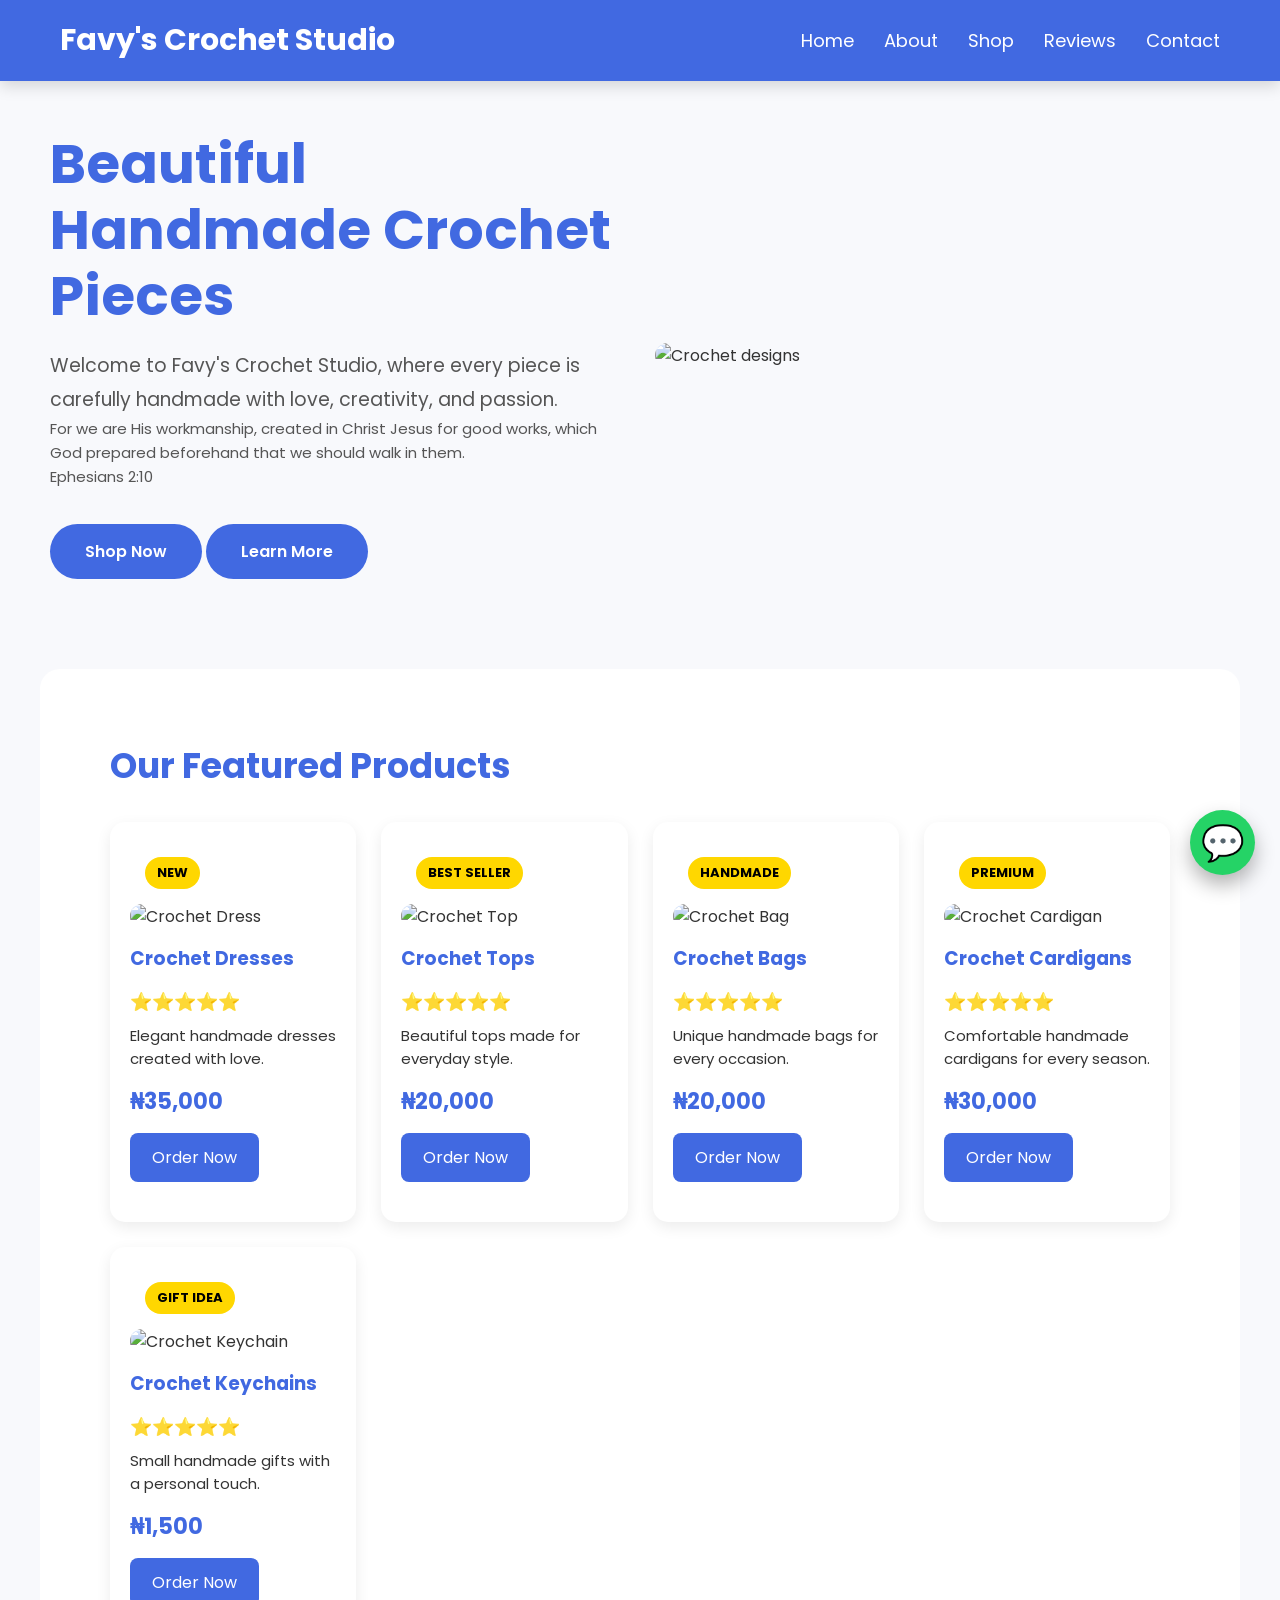
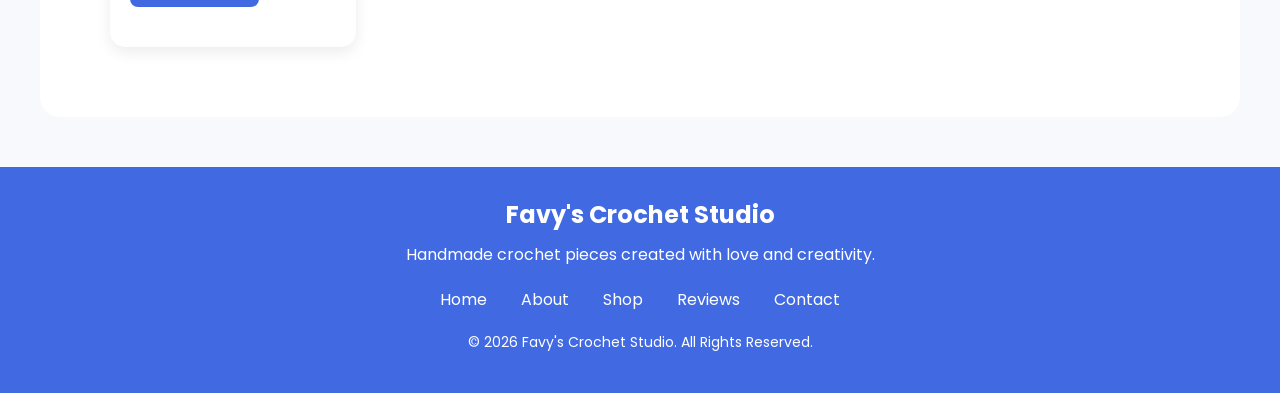
==== index.html @ dcb6aed2 "Initial commit" ====
<!DOCTYPE html>
<html>
    <head>
        <meta charset="UTF-8">

        <meta name="viewport"
        content="width=device-width, initial-scale=1.0">
        <title>Favy's Crochet Studio</title>
        <link rel="preconnect" href="https://fonts.googleapis.com">

        <link rel="preconnect" href="https://fonts.gstatic.com" crossorigin>

        <link href="https://fonts.googleapis.com/css2?family=Poppins:wght@300;400;500;600;700&display=swap" rel="stylesheet">
        <link rel="stylesheet"href="style.css">
        <link rel="stylesheet"href="responsive.css">
    </head>

    <body>
       <nav>
        <div class="logo">
            <h2>Favy's Crochet Studio</h2>
        </div>
        <ul class="nav-links">
            <li><a href="index.html">Home</a></li>
            <li><a href="about.html">About</a></li>
            <li><a href="shop.html">Shop</a></li>
            <li><a href="reviews.html">Reviews</a></li>
            <li><a href="contact.html">Contact</a></li>
        </ul>
    </nav>

    <section class="hero">

    <div class="hero-text">
        <h1>Beautiful Handmade Crochet Pieces</h1>
        <p>
            Welcome to Favy's Crochet Studio, where every piece is carefully
            handmade with love, creativity, and passion.
        </p>
        <p style="font-size: 15px; line-height: 1.6; margin-bottom: 20px;">
            For we are His workmanship, created in Christ Jesus for good works, which God prepared beforehand that we should walk in them.<br>Ephesians 2:10
        </p>
        <a href="shop.html" class="btn">Shop Now</a>
        <a href="about.html" class="btn">Learn More</a>
    </div>
    <div class="hero-image">
        <img src="images/crochet-placeholder.jpg" alt="Crochet designs">
    </div>

</section>
<section class="products">

    <h2>Our Featured Products</h2>

    <div class="product-container">

<div class="product-card">

    <span class="badge">NEW</span>

    <img src="images/dress1.jpg" alt="Crochet Dress">

    <h3>Crochet Dresses</h3>

    <div class="rating">
        ⭐⭐⭐⭐⭐
    </div>

    <p>
        Elegant handmade dresses created with love.
    </p>

    <h4>₦35,000</h4>

    <a href="contact.html" class="order-btn">
        Order Now
    </a>

</div>


        <div class="product-card">
    <span class="badge">BEST SELLER</span>

    <img src="images/top1.jpg" alt="Crochet Top">

    <h3>Crochet Tops</h3>

    <div class="rating">
        ⭐⭐⭐⭐⭐
    </div>

    <p>
        Beautiful tops made for everyday style.
    </p>

    <h4>₦20,000</h4>

    <a href="contact.html" class="order-btn">
        Order Now
    </a>

</div>


        <div class="product-card">
            <span class="badge">HANDMADE</span>
            <img src="images/bag1.jpg" alt="Crochet Bag">
            <h3>Crochet Bags</h3>
        <div class="rating">
             ⭐⭐⭐⭐⭐
        </div>
            <p>Unique handmade bags for every occasion.</p>
        <h4>₦20,000</h4>

        <a href="contact.html" class="order-btn">
            Order Now
        </a>
        </div>

        <div class="product-card">
            <span class="badge">PREMIUM</span>
            <img src="images/cardigan1.jpg" alt="Crochet Cardigan">
            <h3>Crochet Cardigans</h3>
        <div class="rating">
            ⭐⭐⭐⭐⭐
        </div>
            <p>Comfortable handmade cardigans for every season.</p>
            <h4>₦30,000</h4>

        <a href="contact.html" class="order-btn">
            Order Now
         </a>
        </div>

        <div class="product-card">
            <span class="badge">GIFT IDEA</span>
            <img src="images/keychain1.jpg" alt="Crochet Keychain">
            <h3>Crochet Keychains</h3>
            <div class="rating">
                ⭐⭐⭐⭐⭐
            </div>
            <p>Small handmade gifts with a personal touch.</p>
            <h4>₦1,500</h4>
            <a href="contact.html" class="order-btn">
                Order Now
            </a>
        </div>

    </div>

</section>

<footer>

    <div class="footer-content">

        <h2>Favy's Crochet Studio</h2>
        <p>
            Handmade crochet pieces created with love and creativity.
        </p>
        <div class="footer-links">

            <a href="index.html">Home</a>
             <a href="about.html">About</a>
            <a href="shop.html">Shop</a>
            <a href="reviews.html">Reviews</a>
            <a href="contact.html">Contact</a>
            

        </div>
        <p class="copyright">
            © 2026 Favy's Crochet Studio. All Rights Reserved.
        </p>
    </div>
</footer>
<a href="https://wa.me/2347077562845"
   class="whatsapp"
   target="_blank">
    💬
</a>
<button id="topBtn">↑</button>
<script src="script.js"></script>
    </body>
</html>
---- style.css ----
*{
    margin:0;
    padding:0;
    box-sizing:border-box;
}

body{
font-family:Poppins, sans-serif;
background:#f8f9fc;
color:#333;
}

nav{
    background:#4169E1;
    color:white;
    padding:18px 60px;
    display:flex;
    justify-content:space-between;
    align-items:center;
    position:sticky;
    top:0;
    z-index:1000;
    box-shadow:0 5px 15px rgba(0,0,0,.15);
}
.logo h2{
    font-size:30px;
}
.nav-links{
    list-style:none;
    display:flex;
    gap:30px;
}
.nav-links a{
    color:white;
    text-decoration:none;
    font-size:18px;
    transition:0.3s;
}
.nav-links a:hover{
    color:#FFD700;
}
.hero{
    display:flex;
    justify-content:space-between;
    align-items:center;
    padding:50px;
    gap:30px;
}

.hero-text{
    width:50%;
}
.hero-text h1{
    font-size:55px;
    color:#4169E1;
    line-height:1.2;
    margin-bottom:20px;
}
.hero-text p{
    font-size:19px;
    color:#555;
    line-height:1.8;
}
.btn{
    display:inline-block;
    margin-top:15px;
    background:#4169E1;
    color:white;
    padding:15px 35px;
    border-radius:50px;
    text-decoration:none;
    font-weight:600;
    transition:.4s;
}
.btn:hover{
    background:#2748c7;
    transform:translateY(-4px);
}
.hero-image{
    width:50%;
}
.hero-image img{
    width:100%;
    border-radius:15px;
}
.products{
    padding:70px;
    background:white;
    border-radius:20px;
    margin:40px;
}
.products h2{
    color:#4169E1;
    font-size:35px;
    margin-bottom:30px;
}
.product-container{
    display:grid;
    grid-template-columns:repeat(4,1fr);
    gap:25px;
}
.product-card{
    background:white;
    border-radius:15px;
    overflow:hidden;
    box-shadow:0 5px 15px rgba(0,0,0,.08);
    transition:.4s;
    padding:20px;
}
.product-card img{
    width:100%;
    height:300px;
    object-fit:cover;
    border-radius:12px;
}
.product-card h3{
    margin:15px 0;
    color:#4169E1;
}
.product-card p{
    font-size:15px;
    line-height:1.5;
}
.product-card:hover{
    transform:translateY(-10px);
    box-shadow:0 15px 30px rgba(0,0,0,.15);
}
.about{
    display:flex;
    align-items:center;
    justify-content:space-between;
    background-color: cream;
    padding:50px;
    gap:40px;
}
.about-text{
    width:50%;
}
.about-text h2{
    color:#4169E1;
    font-size:35px;
    margin-bottom:20px;
}
.about-text p{
    line-height:1.7;
    margin-bottom:15px;
}
.about-image{
    width:50%;
}
.about-image img{
    width:100%;
    border-radius:15px;
}
.shop{
    padding:50px;
    text-align:center;
}
.shop h1{
    color:#4169E1;
    font-size:40px;
    margin-bottom:30px;
}
.contact{
    padding:50px;
    text-align:center;

}
.contact h1{

    color:#4169E1;
    font-size:40px;
    margin-bottom:20px;

}
.contact p{
    line-height:1.6;
}
.contact-box{

    margin:30px auto;
    padding:25px;
    width:50%;
    border:1px solid #ddd;
    border-radius:10px;
}
form{

    width:50%;
    margin:auto;
    display:flex;
    flex-direction:column;
    gap:15px;
}
form input,
form textarea{
    padding:15px;
    border:1px solid #ccc;
    border-radius:5px;
    font-size:16px;

}
form textarea{
    height:150px;
}
form button{

    background:#4169E1;
    color:white;
    border:none;
    padding:15px;
    cursor:pointer;
    border-radius:5px;
}
form button:hover{
    background:white;
    color:#4169E1;
    border:1px solid #4169E1;
}
.reviews{
    padding:50px;
    text-align:center;
}
.reviews h1{
    color:#4169E1;
    font-size:40px;
    margin-bottom:15px;
}
.review-intro{
    margin-bottom:30px;
}
.review-container{
    display:flex;
    justify-content:center;
    gap:25px;
}
.review-card{
    width:300px;
    padding:25px;
    border:1px solid #ddd;
    border-radius:10px;
    background:white;
}
.review-card h3{
    margin-bottom:15px;
}
.review-card p{
    line-height:1.6;
    margin-bottom:15px;
}
footer{
    background:#4169E1;
    color:white;
    text-align:center;
    padding:30px;
    margin-top:50px;
}
.footer-content h2{
    margin-bottom:10px;
}
.footer-content p{
    margin:10px 0;
}
.footer-links{
    margin:20px 0;
}
.footer-links a{
    color:white;
    text-decoration:none;
    margin:0 15px;
}
.footer-links a:hover{
    text-decoration:underline;
}
.copyright{

    font-size:14px;

}
.badge{

    display:inline-block;

    background:#FFD700;

    color:#000;

    padding:6px 12px;

    border-radius:20px;

    font-size:13px;

    font-weight:bold;

    margin:15px;

}
.rating{

    color:orange;

    font-size:18px;

    margin:10px 0;

}
.product-card h4{

    color:#4169E1;

    font-size:22px;

    margin:15px 0;

}
.order-btn{

    display:inline-block;

    margin-bottom:20px;

    background:#4169E1;

    color:white;

    padding:12px 22px;

    text-decoration:none;

    border-radius:8px;

    transition:.3s;

}
.order-btn:hover{

    background:#3157c8;

    transform:translateY(-2px);

}
.whatsapp{

    position:fixed;

    right:25px;

    bottom:25px;

    width:65px;

    height:65px;

    background:#25D366;

    color:white;

    border-radius:50%;

    display:flex;

    justify-content:center;

    align-items:center;

    font-size:35px;

    text-decoration:none;

    box-shadow:0 10px 20px rgba(0,0,0,.3);

    transition:.3s;

}
.whatsapp:hover{

    transform:scale(1.1);

}
#topBtn{

    position:fixed;

    bottom:100px;

    right:25px;

    display:none;

    width:50px;

    height:50px;

    border:none;

    border-radius:50%;

    background:#4169E1;

    color:white;

    font-size:22px;

    cursor:pointer;

}
---- responsive.css ----
/* ===========================
   TABLETS
=========================== */

@media (max-width: 992px){

    nav{
        flex-direction:column;
        gap:20px;
    }

    .hero{
        flex-direction:column;
        text-align:center;
    }

    .hero-text,
    .hero-image{
        width:100%;
    }

    .about{
        flex-direction:column;
        text-align:center;
    }

    .about-text,
    .about-image{
        width:100%;
    }

    .product-container{
        grid-template-columns:repeat(2,1fr);
    }

    .review-container{
        flex-wrap:wrap;
    }

    .review-card{
        width:45%;
    }

    form,
    .contact-box{
        width:80%;
    }

}


/* ===========================
   PHONES
=========================== */

@media (max-width:768px){

    nav ul{
        flex-direction:column;
        align-items:center;
        gap:15px;
    }

    .hero{
        padding:30px;
    }

    .hero h1{
        font-size:32px;
    }

    .hero p{
        font-size:16px;
    }

    .products,
    .about,
    .contact,
    .reviews,
    .shop{
        padding:30px 20px;
    }

    .product-container{
        grid-template-columns:1fr;
    }

    .review-card{
        width:100%;
    }

    form,
    .contact-box{
        width:100%;
    }

}


/* ===========================
   SMALL PHONES
=========================== */

@media (max-width:480px){

    nav h2{
        font-size:22px;
    }

    .hero h1{
        font-size:28px;
    }

    .products h2,
    .about h2,
    .shop h1,
    .reviews h1,
    .contact h1{
        font-size:28px;
    }

    .btn{
        display:inline-block;
        width:100%;
    }

}
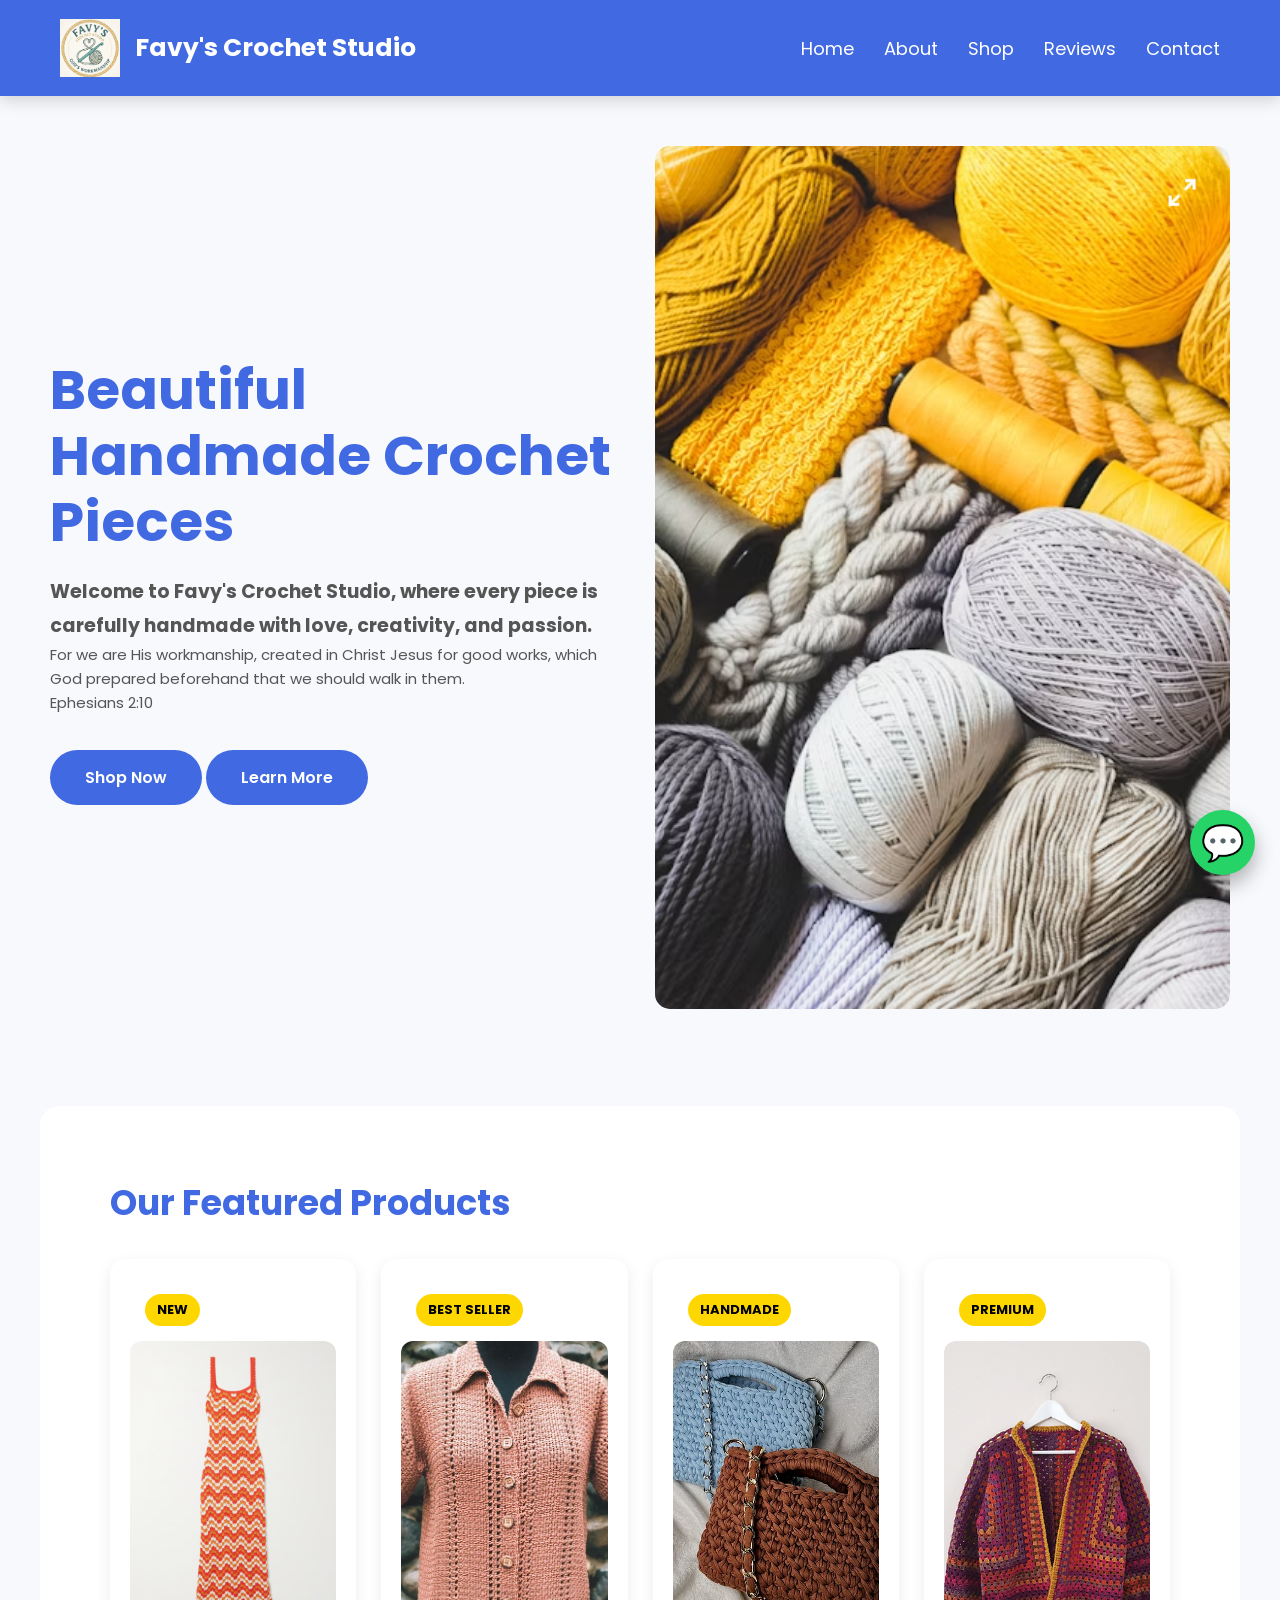
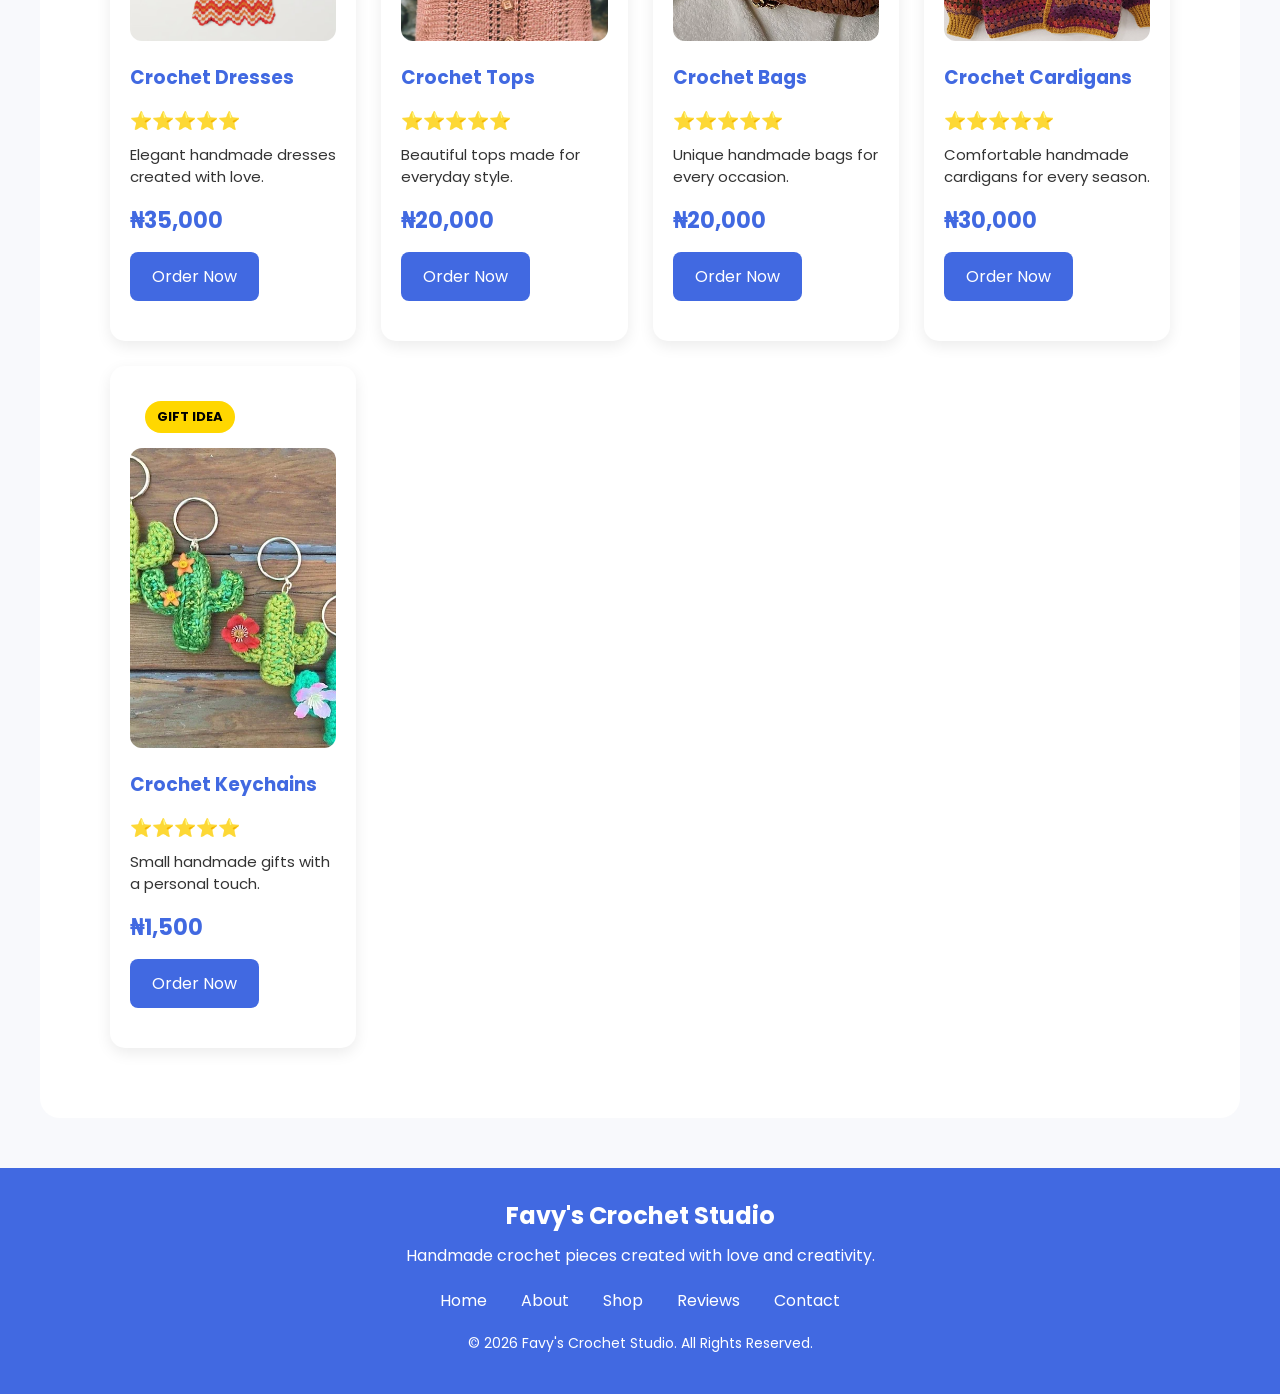
==== commit e8e638a5: "Make website responsive" ====
--- a/index.html
+++ b/index.html
@@ -18,6 +18,8 @@
     <body>
        <nav>
         <div class="logo">
+
+        <img src="images/logo.png" alt="Favy's Crochet Studio Logo">
             <h2>Favy's Crochet Studio</h2>
         </div>
         <ul class="nav-links">
@@ -34,8 +36,8 @@
     <div class="hero-text">
         <h1>Beautiful Handmade Crochet Pieces</h1>
         <p>
-            Welcome to Favy's Crochet Studio, where every piece is carefully
-            handmade with love, creativity, and passion.
+            <b>Welcome to Favy's Crochet Studio, where every piece is carefully
+            handmade with love, creativity, and passion.</b>
         </p>
         <p style="font-size: 15px; line-height: 1.6; margin-bottom: 20px;">
             For we are His workmanship, created in Christ Jesus for good works, which God prepared beforehand that we should walk in them.<br>Ephesians 2:10
--- a/style.css
+++ b/style.css
@@ -24,6 +24,22 @@
 }
 .logo h2{
     font-size:30px;
+}
+.logo{
+    display:flex;
+    align-items:center;
+    gap:15px;
+}
+.logo img{
+    width:60px;
+    height:60px;
+    object-fit:contain;
+}
+.logo h2{
+
+    color:white;
+    font-size:25px;
+
 }
 .nav-links{
     list-style:none;
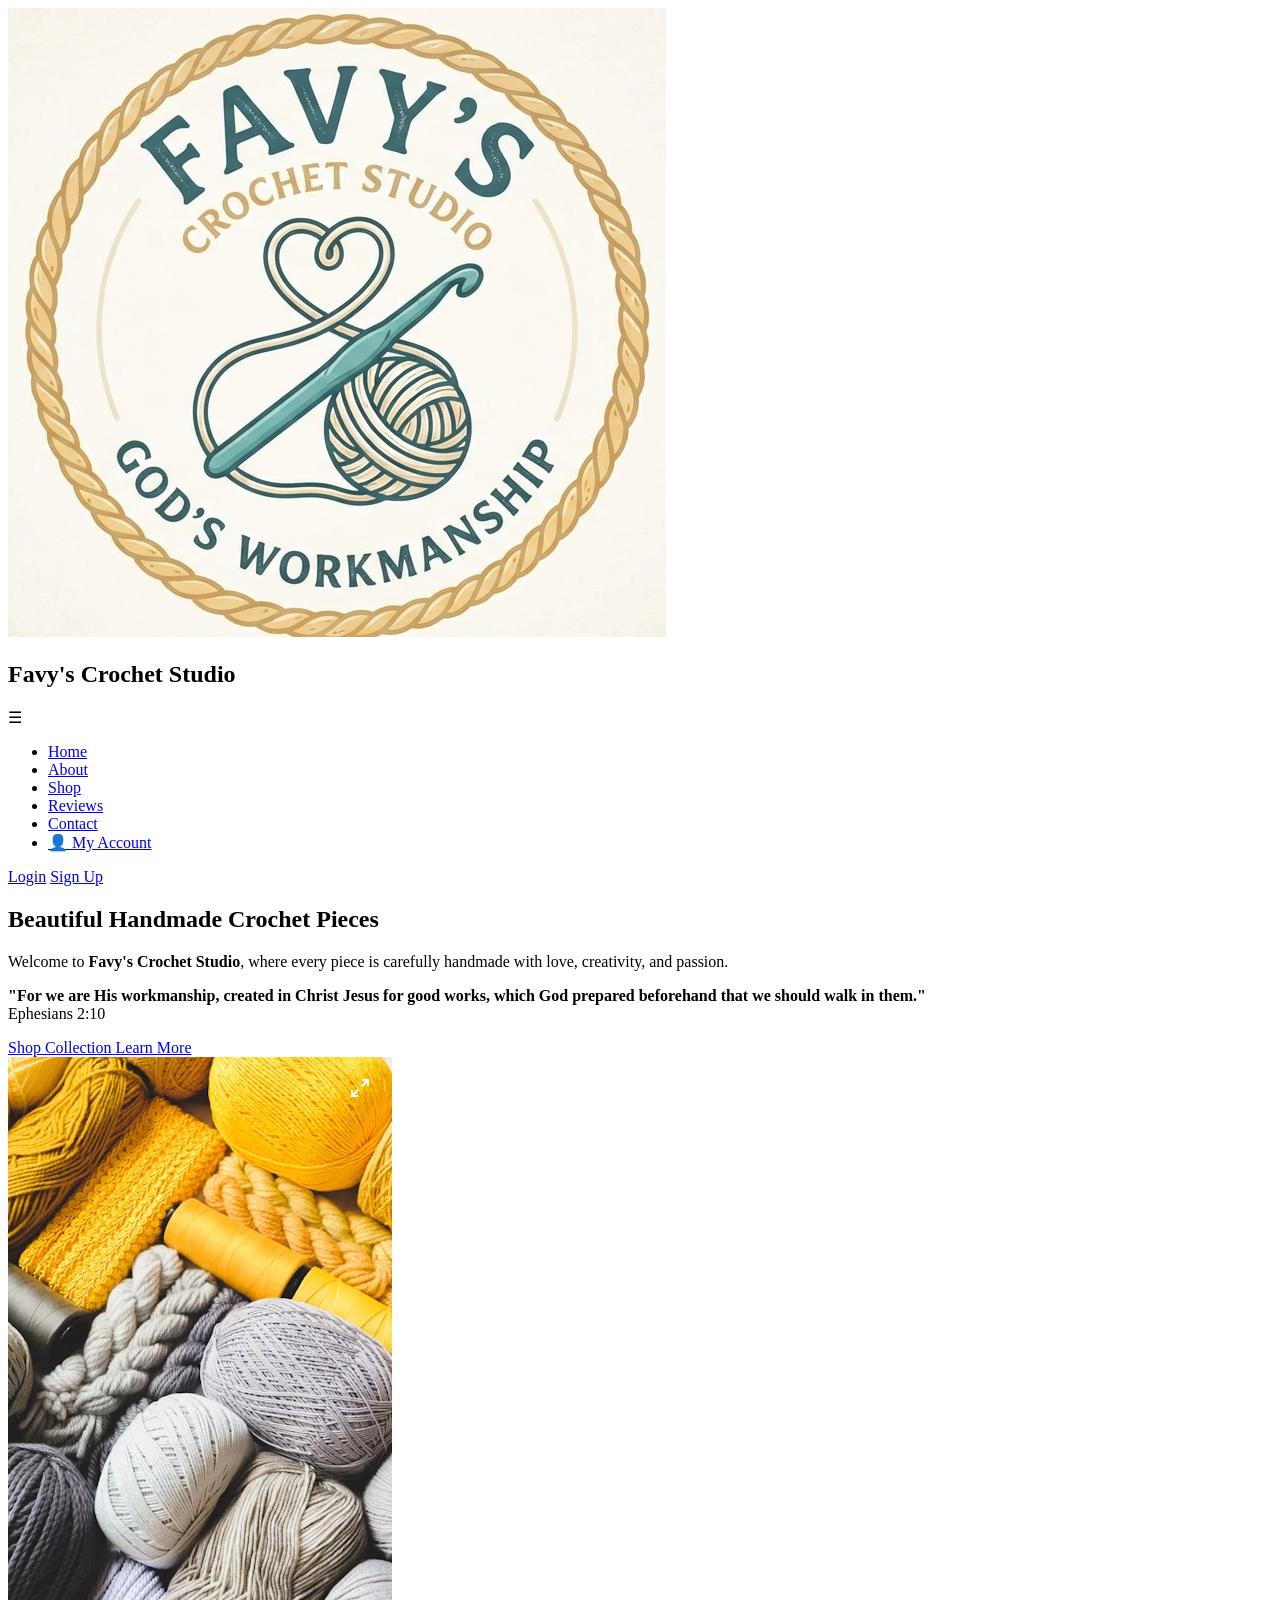
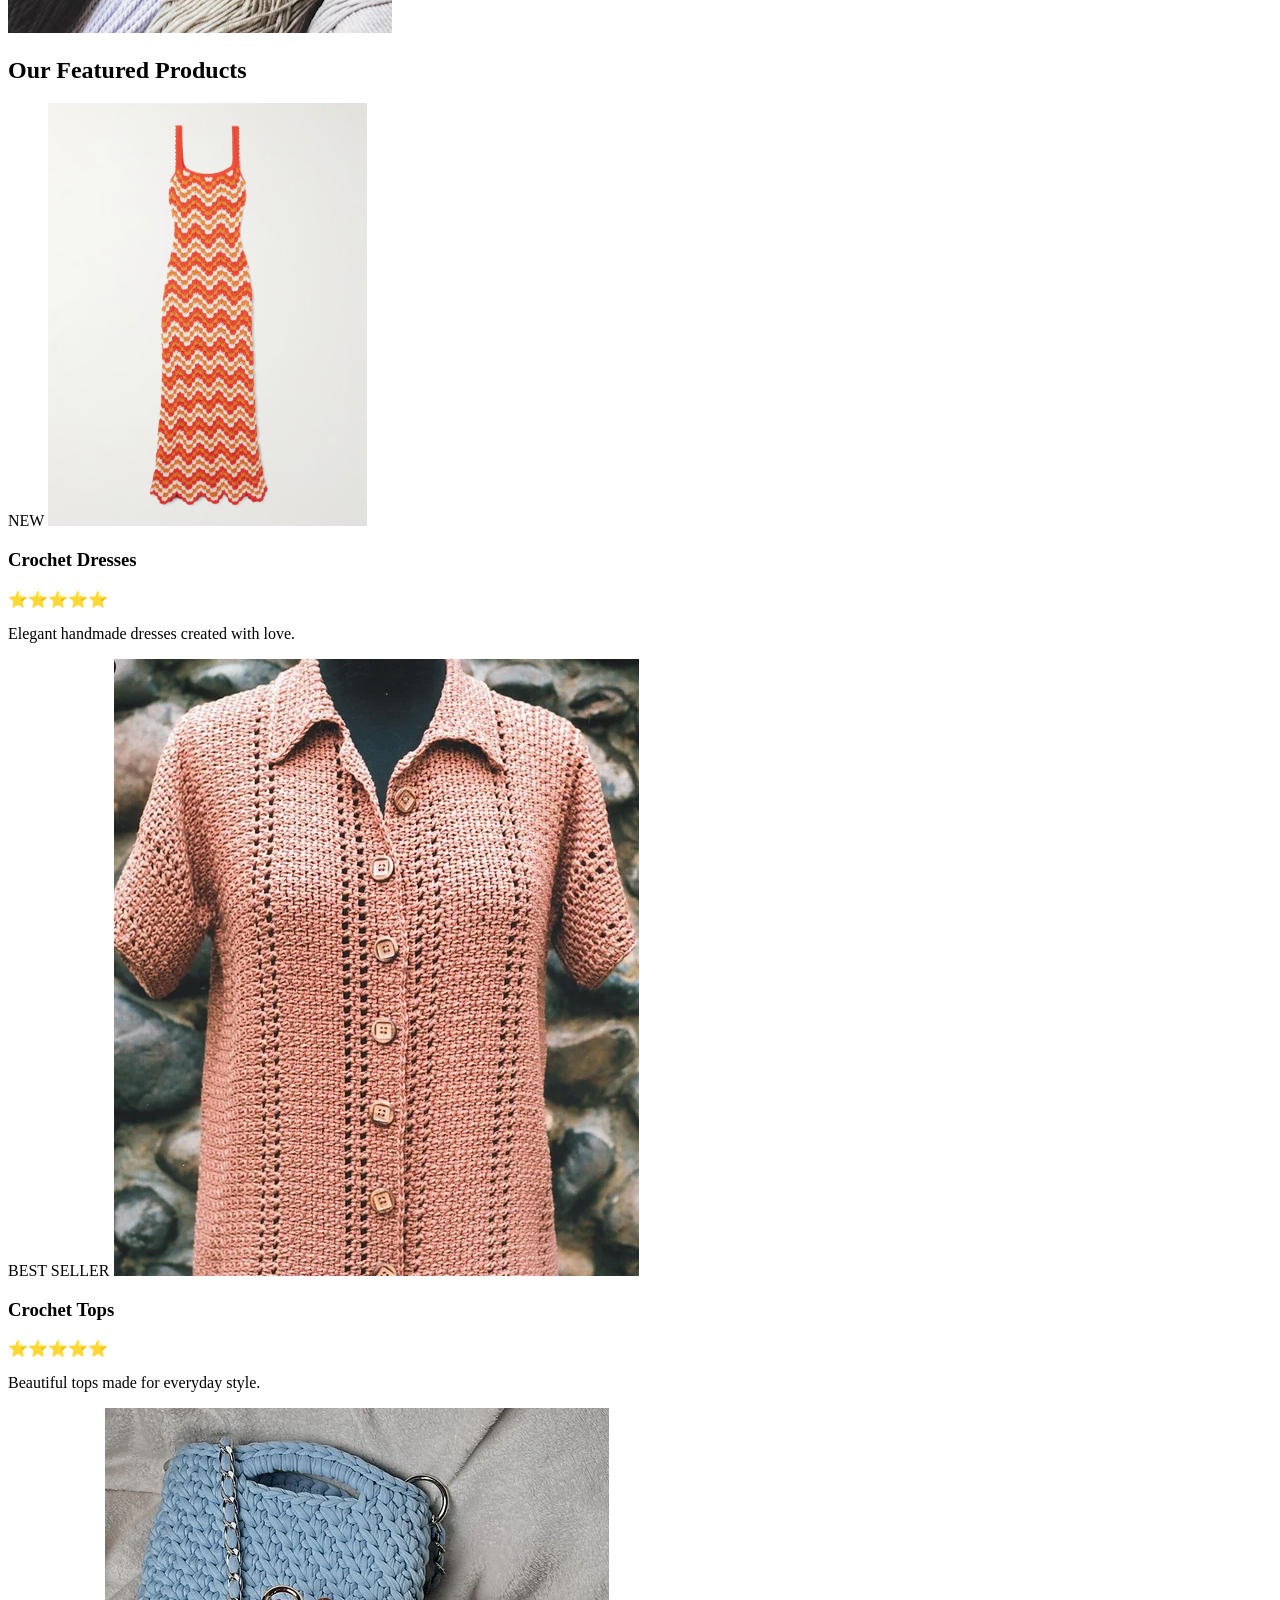
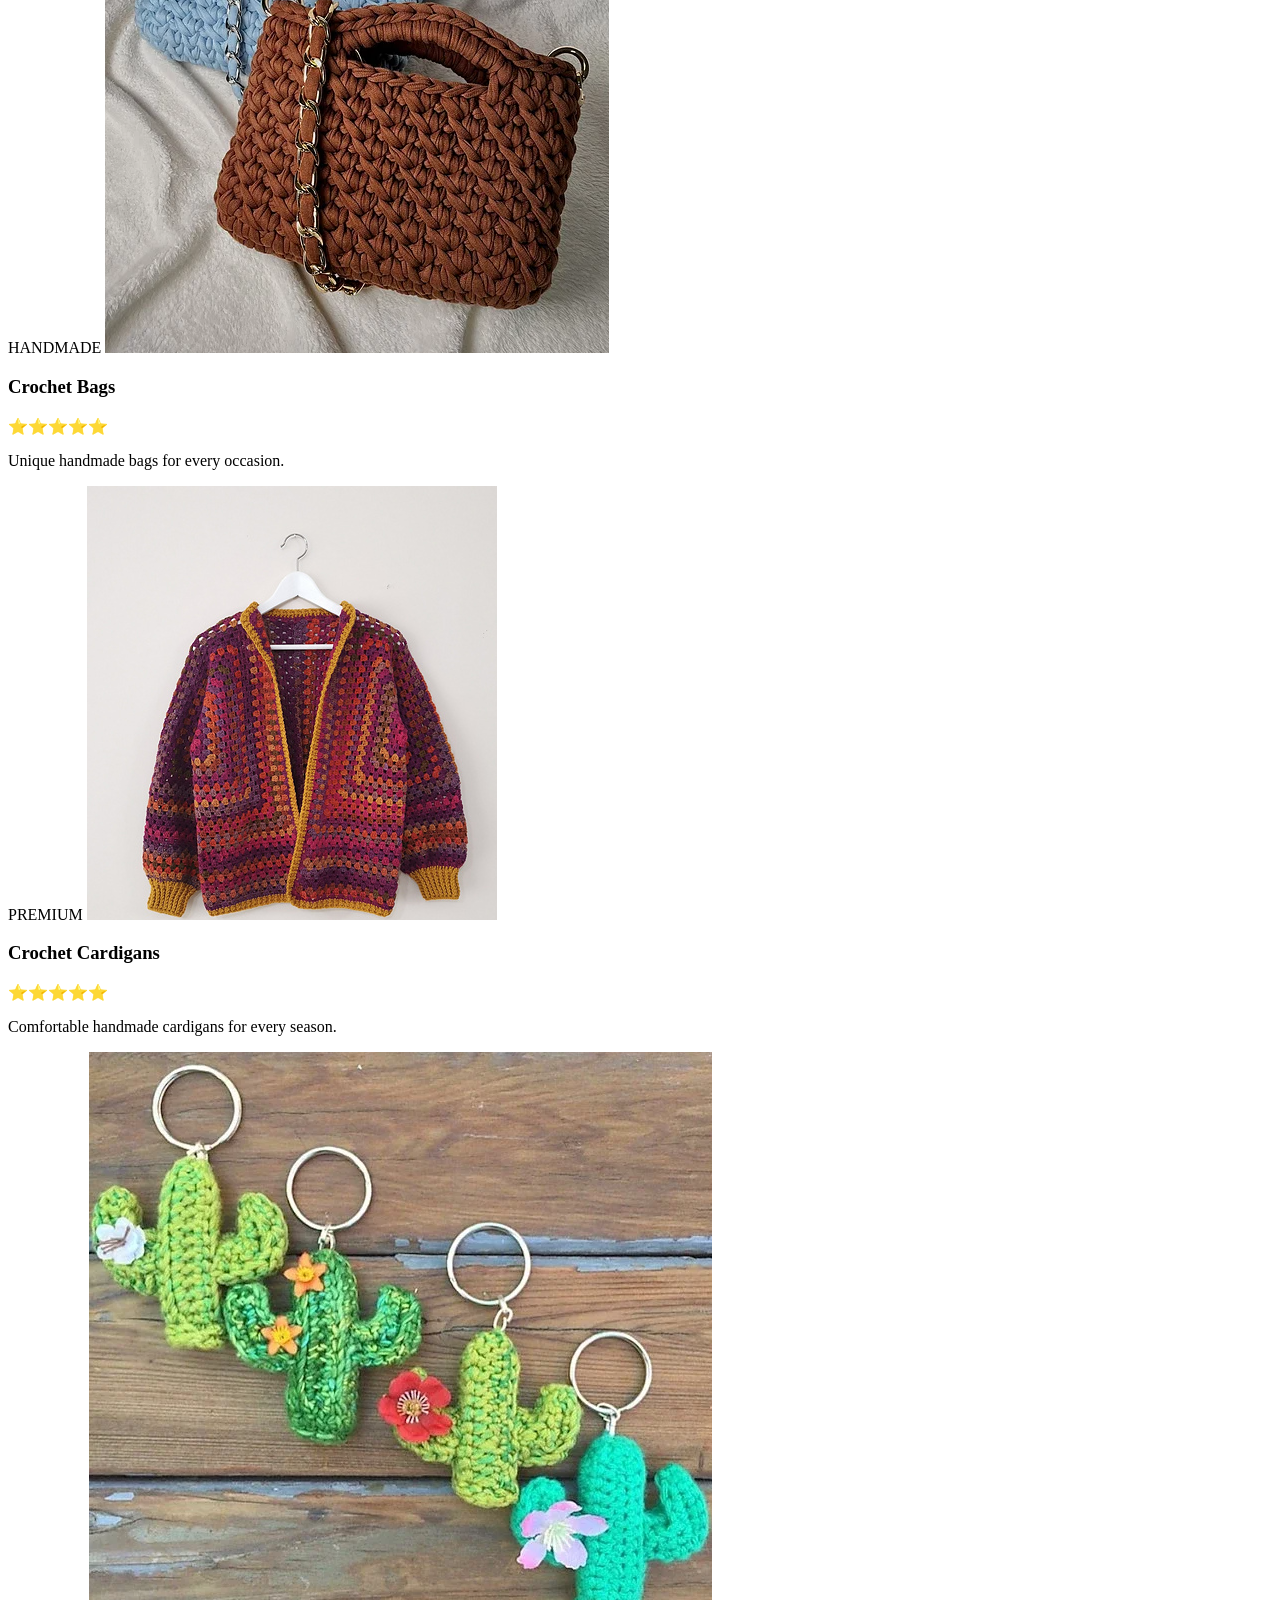
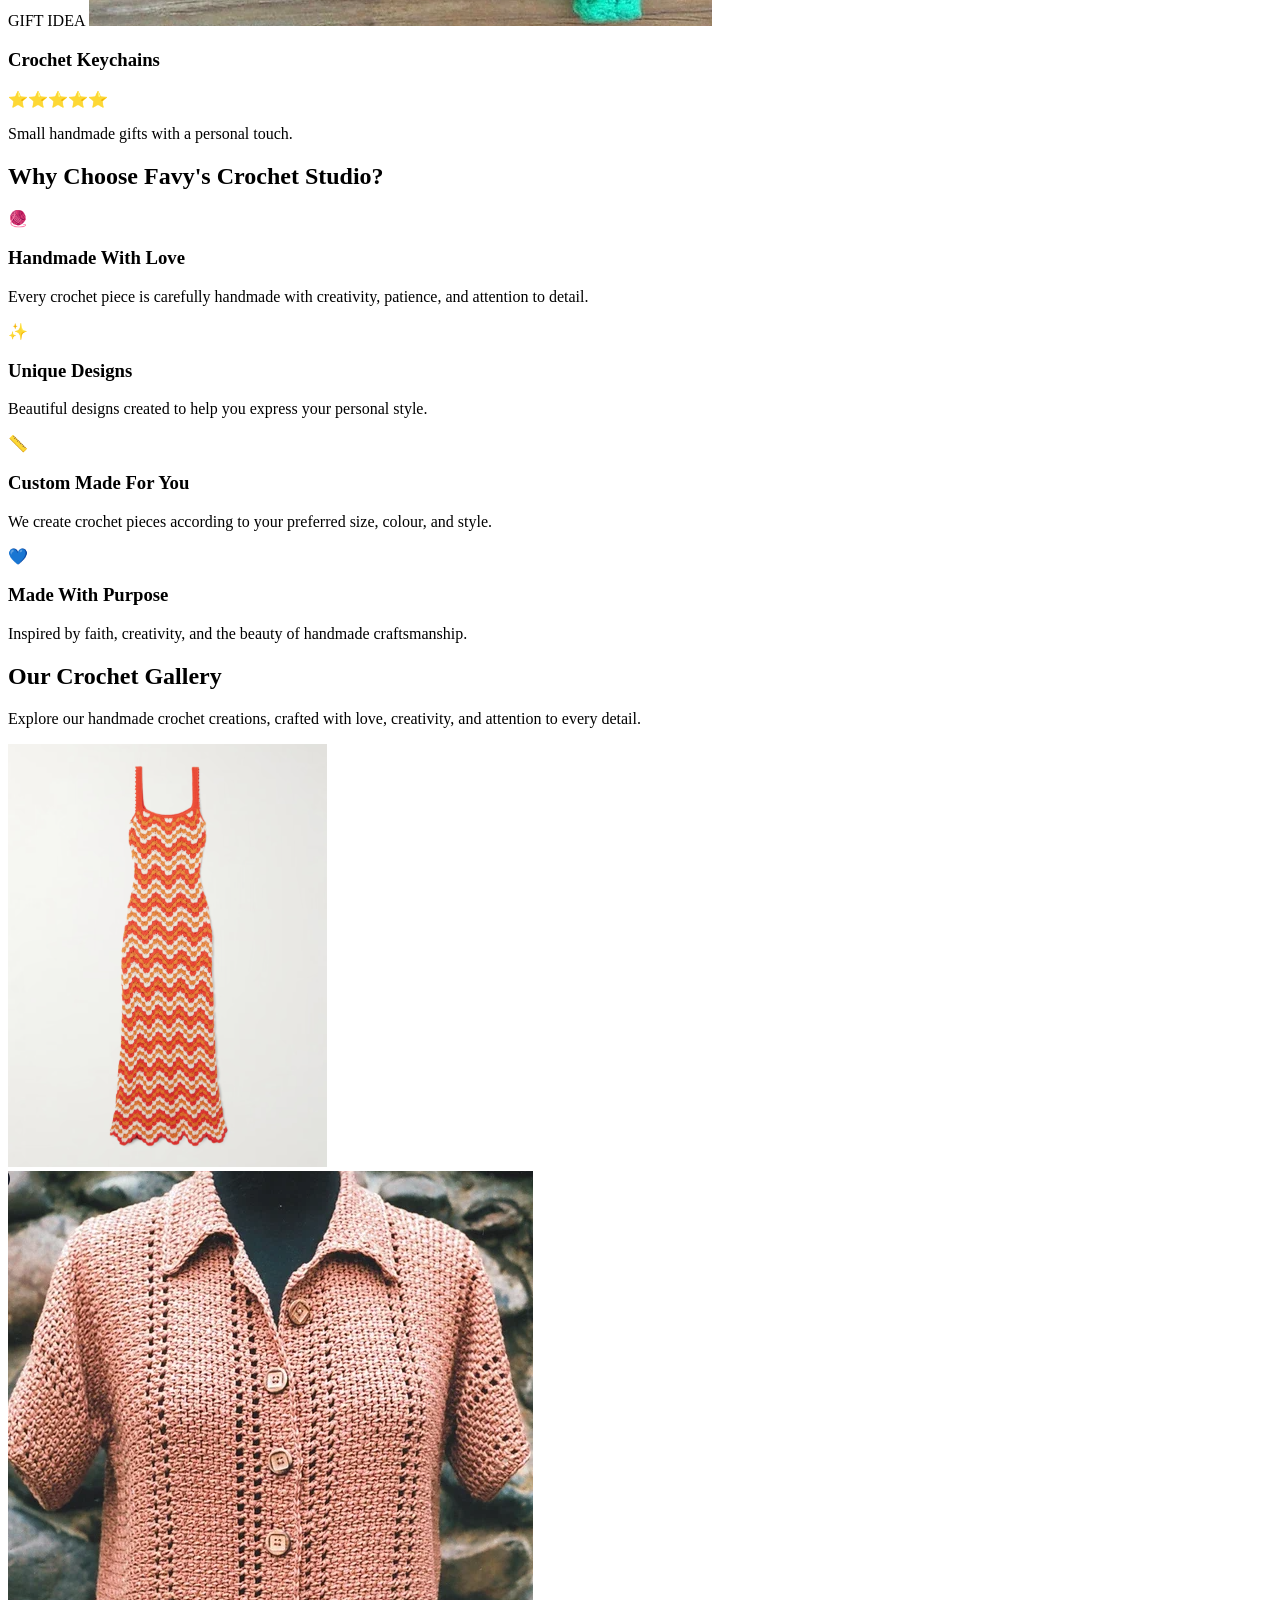
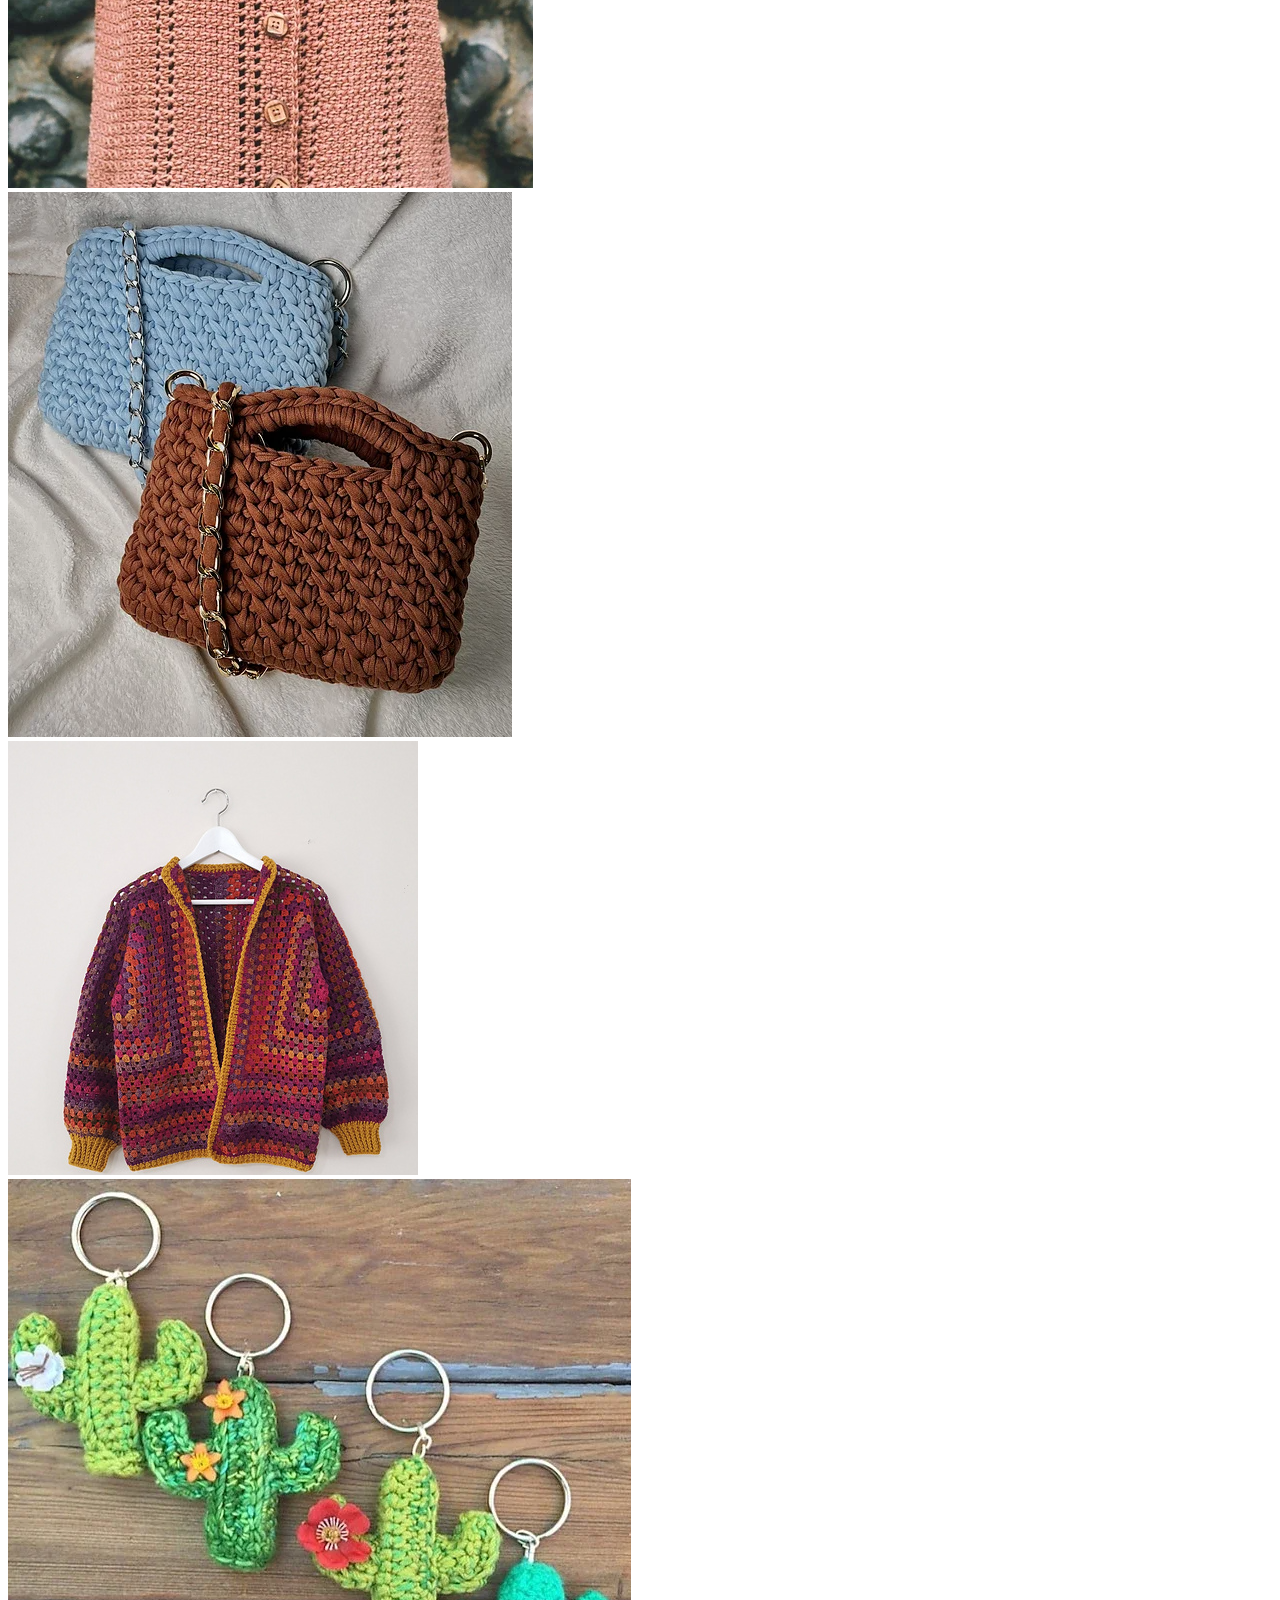
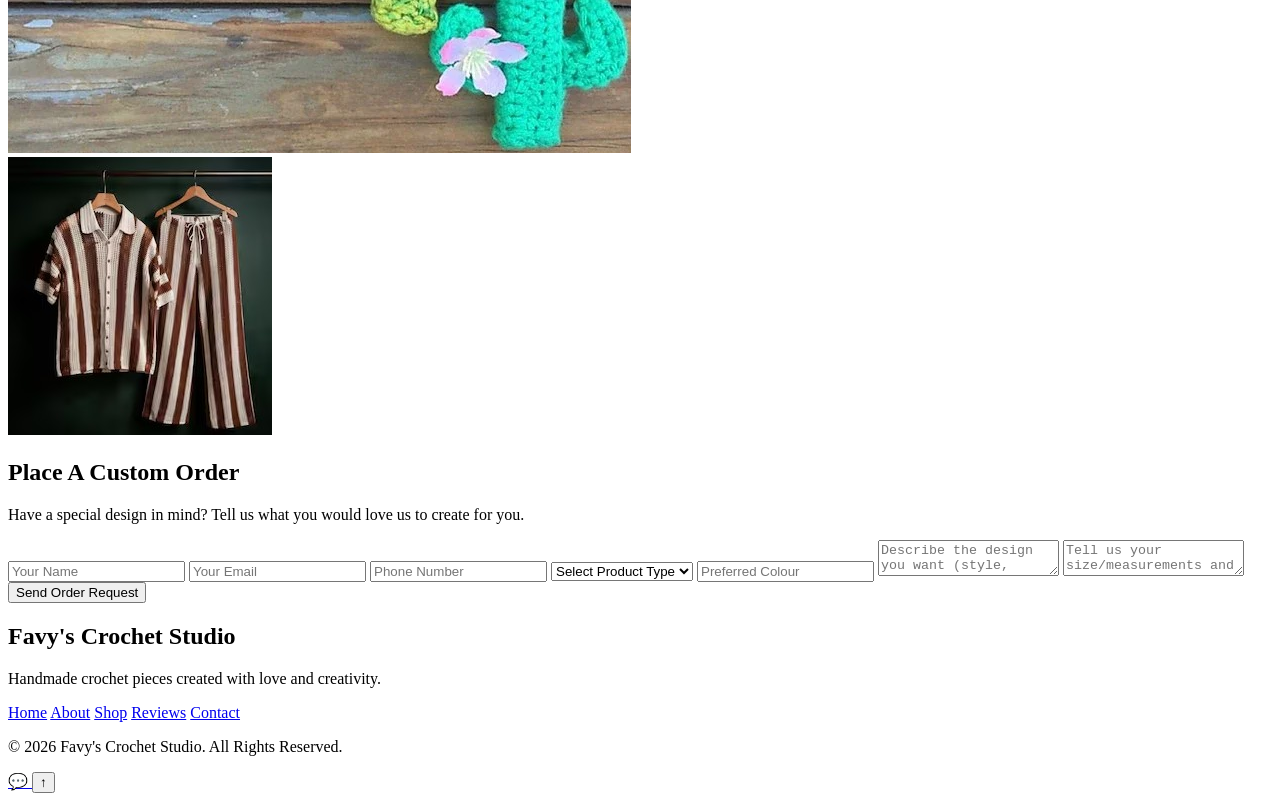
==== commit 7bb52921: "Added Firestore user profile storage" ====
--- a/index.html
+++ b/index.html
@@ -11,8 +11,8 @@
         <link rel="preconnect" href="https://fonts.gstatic.com" crossorigin>
 
         <link href="https://fonts.googleapis.com/css2?family=Poppins:wght@300;400;500;600;700&display=swap" rel="stylesheet">
-        <link rel="stylesheet"href="style.css">
-        <link rel="stylesheet"href="responsive.css">
+        <link rel="stylesheet" href="css/style.css">
+        <link rel="stylesheet" href="css/responsive.css">
     </head>
 
     <body>
@@ -22,34 +22,70 @@
         <img src="images/logo.png" alt="Favy's Crochet Studio Logo">
             <h2>Favy's Crochet Studio</h2>
         </div>
-        <ul class="nav-links">
+     <div class="menu-toggle" id="menu-toggle">
+
+        ☰
+
+    </div>
+
+        <ul class="nav-links" id="nav-links">
             <li><a href="index.html">Home</a></li>
             <li><a href="about.html">About</a></li>
             <li><a href="shop.html">Shop</a></li>
             <li><a href="reviews.html">Reviews</a></li>
             <li><a href="contact.html">Contact</a></li>
+            <li><a href="account.html">👤 My Account</a></li>
         </ul>
+
+        <div class="user-menu" id="user-menu">
+
+    <a href="login.html" id="login-link">Login</a>
+
+    <a href="signup.html" id="signup-link">Sign Up</a>
+
+    <a href="account.html" id="account-link" style="display:none;">
+        My Account
+    </a>
+
+    <a href="#" id="logout-link" style="display:none;">
+        Logout
+    </a>
+
+</div>
     </nav>
 
-    <section class="hero">
+<section class="hero">
 
     <div class="hero-text">
-        <h1>Beautiful Handmade Crochet Pieces</h1>
-        <p>
-            <b>Welcome to Favy's Crochet Studio, where every piece is carefully
-            handmade with love, creativity, and passion.</b>
+        <h1>
+            Beautiful Handmade Crochet Pieces
+        </h1>
+        <p class="welcome-text">
+            Welcome to <b>Favy's Crochet Studio</b>,
+            where every piece is carefully handmade
+            with love, creativity, and passion.
         </p>
-        <p style="font-size: 15px; line-height: 1.6; margin-bottom: 20px;">
-            For we are His workmanship, created in Christ Jesus for good works, which God prepared beforehand that we should walk in them.<br>Ephesians 2:10
+        <p class="faith-message">
+            <b>"For we are His workmanship, created in Christ Jesus
+            for good works, which God prepared beforehand that we
+            should walk in them."</b>
+            <br>
+            <span>Ephesians 2:10</span>
         </p>
-        <a href="shop.html" class="btn">Shop Now</a>
-        <a href="about.html" class="btn">Learn More</a>
-    </div>
-    <div class="hero-image">
-        <img src="images/crochet-placeholder.jpg" alt="Crochet designs">
-    </div>
-
-</section>
+        <div class="hero-buttons">
+            <a href="shop.html" class="btn">
+                Shop Collection
+            </a>
+            <a href="about.html" class="btn-outline">
+                Learn More
+            </a>
+        </div>
+    </div>
+<div class="hero-image">
+    <img src="images/crochet-placeholder.jpg" alt="Crochet designs">
+</div>
+</section>
+
 <section class="products">
 
     <h2>Our Featured Products</h2>
@@ -72,12 +108,6 @@
         Elegant handmade dresses created with love.
     </p>
 
-    <h4>₦35,000</h4>
-
-    <a href="contact.html" class="order-btn">
-        Order Now
-    </a>
-
 </div>
 
 
@@ -95,12 +125,6 @@
     <p>
         Beautiful tops made for everyday style.
     </p>
-
-    <h4>₦20,000</h4>
-
-    <a href="contact.html" class="order-btn">
-        Order Now
-    </a>
 
 </div>
 
@@ -113,11 +137,7 @@
              ⭐⭐⭐⭐⭐
         </div>
             <p>Unique handmade bags for every occasion.</p>
-        <h4>₦20,000</h4>
-
-        <a href="contact.html" class="order-btn">
-            Order Now
-        </a>
+
         </div>
 
         <div class="product-card">
@@ -128,11 +148,6 @@
             ⭐⭐⭐⭐⭐
         </div>
             <p>Comfortable handmade cardigans for every season.</p>
-            <h4>₦30,000</h4>
-
-        <a href="contact.html" class="order-btn">
-            Order Now
-         </a>
         </div>
 
         <div class="product-card">
@@ -143,16 +158,121 @@
                 ⭐⭐⭐⭐⭐
             </div>
             <p>Small handmade gifts with a personal touch.</p>
-            <h4>₦1,500</h4>
-            <a href="contact.html" class="order-btn">
-                Order Now
-            </a>
-        </div>
-
-    </div>
-
-</section>
-
+        </div>
+
+    </div>
+
+</section>
+
+<section class="why-us">
+    <h2>Why Choose Favy's Crochet Studio?</h2>
+    <div class="why-container">
+        <div class="why-card">
+            <div class="icon">
+                🧶
+            </div>
+            <h3>Handmade With Love</h3>
+            <p>
+                Every crochet piece is carefully handmade
+                with creativity, patience, and attention
+                to detail.
+            </p>
+        </div>
+        <div class="why-card">
+            <div class="icon">
+                ✨
+            </div>
+            <h3>Unique Designs</h3>
+            <p>
+                Beautiful designs created to help you
+                express your personal style.
+            </p>
+        </div>
+        <div class="why-card">
+            <div class="icon">
+                📏
+            </div>
+            <h3>Custom Made For You</h3>
+            <p>
+                We create crochet pieces according to
+                your preferred size, colour, and style.
+            </p>
+        </div>
+        <div class="why-card">
+            <div class="icon">
+                💙
+            </div>
+            <h3>Made With Purpose</h3>
+            <p>
+                Inspired by faith, creativity, and the
+                beauty of handmade craftsmanship.
+            </p>
+        </div>
+    </div>
+</section>
+
+<section class="gallery">
+    <h2>Our Crochet Gallery</h2>
+    <p class="gallery-text">
+        Explore our handmade crochet creations,
+        crafted with love, creativity, and attention
+        to every detail.
+    </p>
+    <div class="gallery-container">
+        <div class="gallery-item">
+            <img src="images/dress1.jpg" alt="Crochet Dress">
+        </div>
+        <div class="gallery-item">
+            <img src="images/top1.jpg" alt="Crochet Top">
+        </div>
+        <div class="gallery-item">
+            <img src="images/bag1.jpg" alt="Crochet Bag">
+        </div>
+        <div class="gallery-item">
+            <img src="images/cardigan1.jpg" alt="Crochet Cardigan">
+        </div>
+        <div class="gallery-item">
+            <img src="images/keychain1.jpg" alt="Crochet Keychain">
+        </div>
+        <div class="gallery-item">
+            <img src="images/set1.jpg" alt="Crochet Set">
+        </div>
+    </div>
+</section>
+
+<section class="custom-order">
+    <h2>Place A Custom Order</h2>
+    <p>
+        Have a special design in mind?
+        Tell us what you would love us to create for you.
+    </p>
+    <form 
+    class="order-form"
+    action="https://formspree.io/f/xrengygw"
+    method="POST">
+        <input type="text" name="name" placeholder="Your Name" required>
+        <input type="email" name="email" placeholder="Your Email" required>
+        <input type="tel" name="phone" placeholder="Phone Number" required>
+        <select name="product-type">
+            <option>Select Product Type</option>
+            <option>Crochet Dress</option>
+            <option>Crochet Top</option>
+            <option>Crochet Bag</option>
+            <option>Cardigan</option>
+            <option>Accessories</option>
+            <option>Other</option>
+
+        </select>
+
+
+        <input type="text"  name="colour" placeholder="Preferred Colour">
+        <textarea name="design-details" placeholder="Describe the design you want (style, pattern, length, sleeves, special details, etc.)"></textarea>
+        <textarea name="size-details" placeholder="Tell us your size/measurements and any other details"></textarea>
+        <button type="submit">
+            Send Order Request
+        </button>
+    </form>
+</section>
 <footer>
 
     <div class="footer-content">
@@ -182,6 +302,7 @@
     💬
 </a>
 <button id="topBtn">↑</button>
-<script src="script.js"></script>
+<script src="js/script.js"></script>
+<script type="module" src="js/nav-auth.js"></script>
     </body>
 </html>
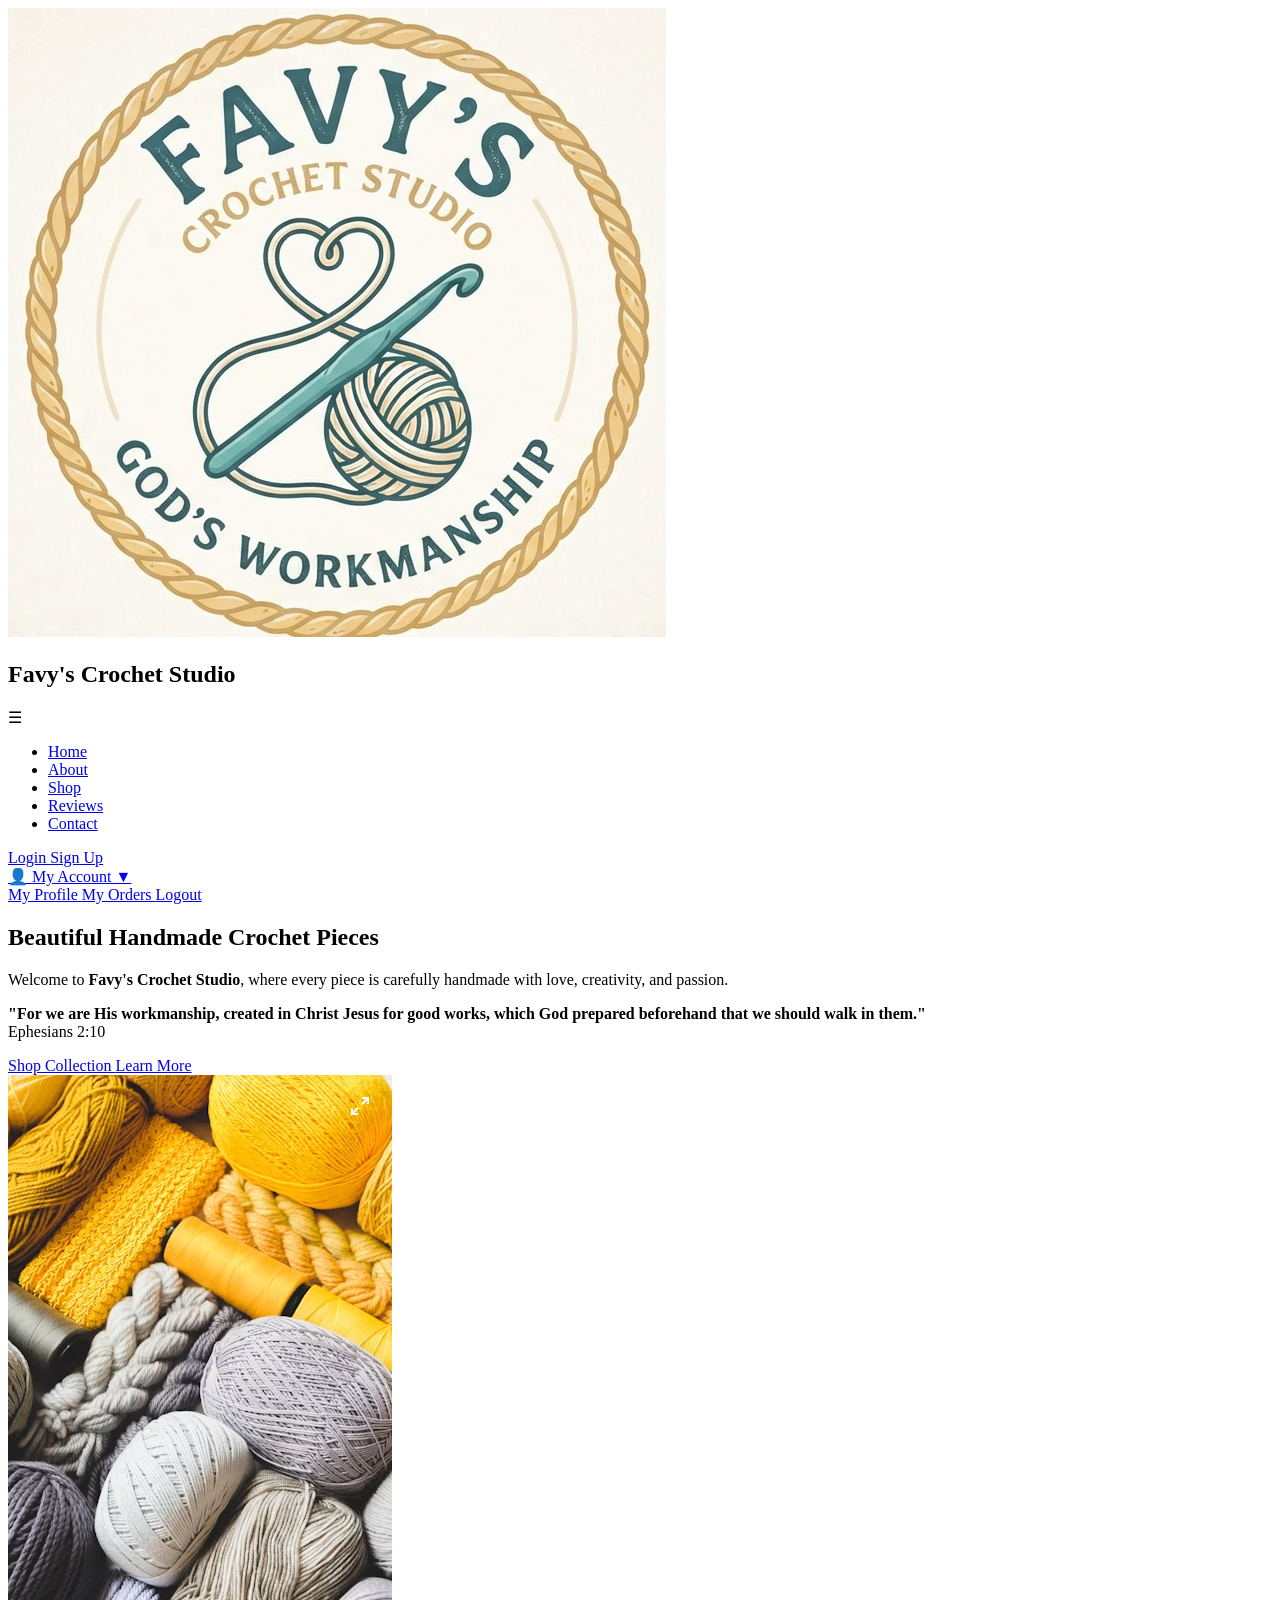
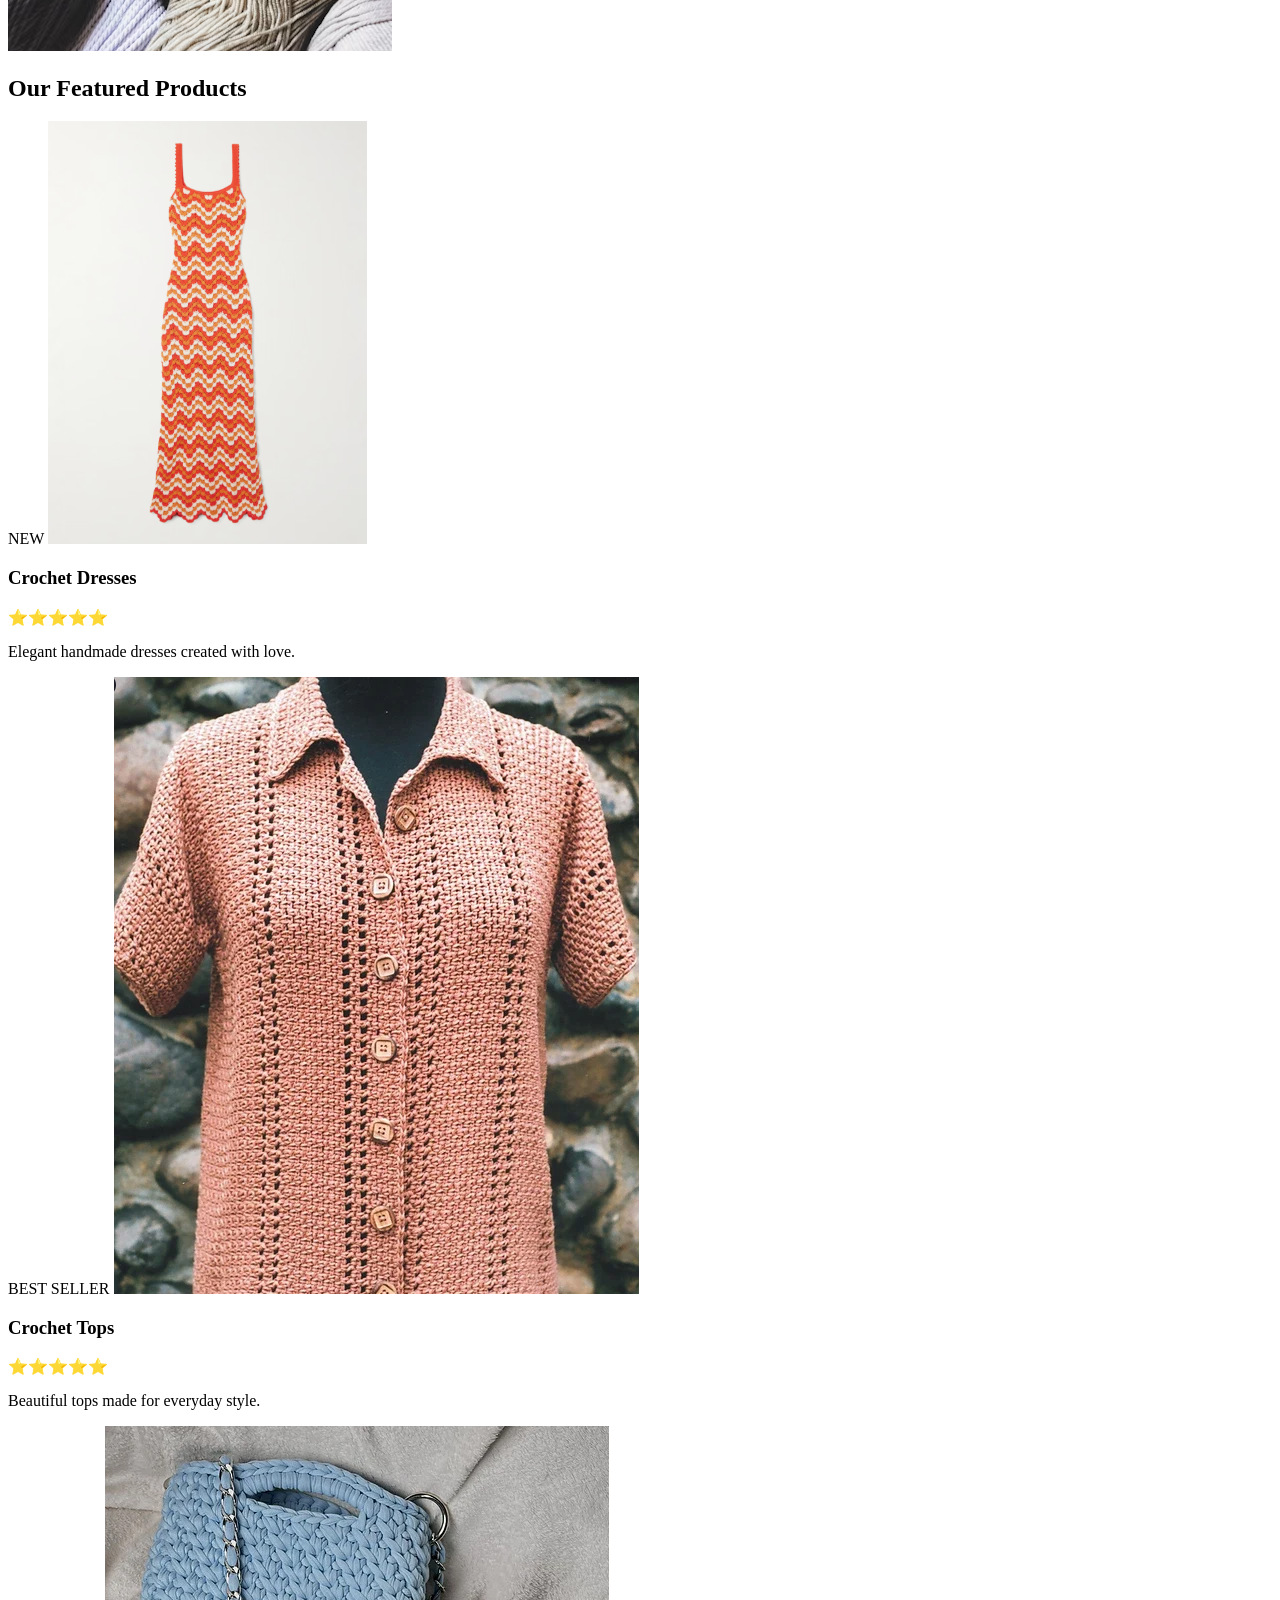
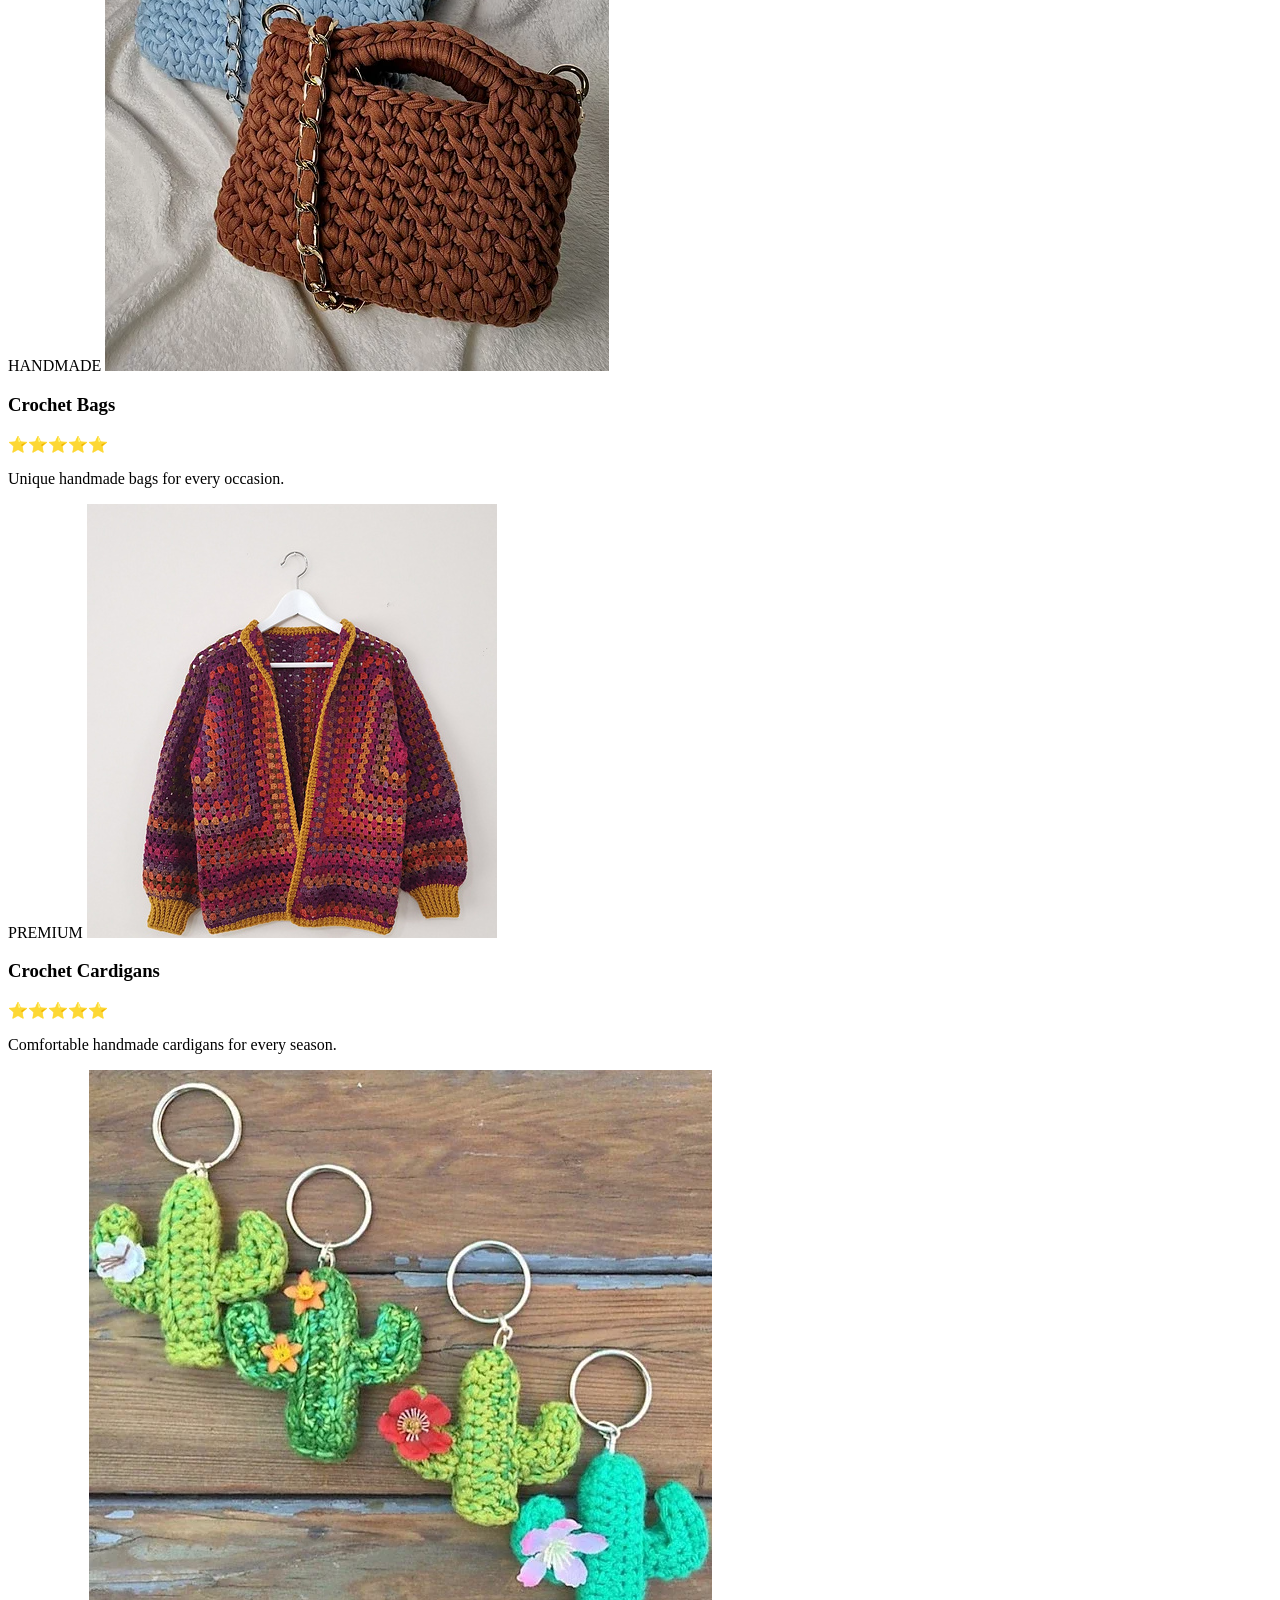
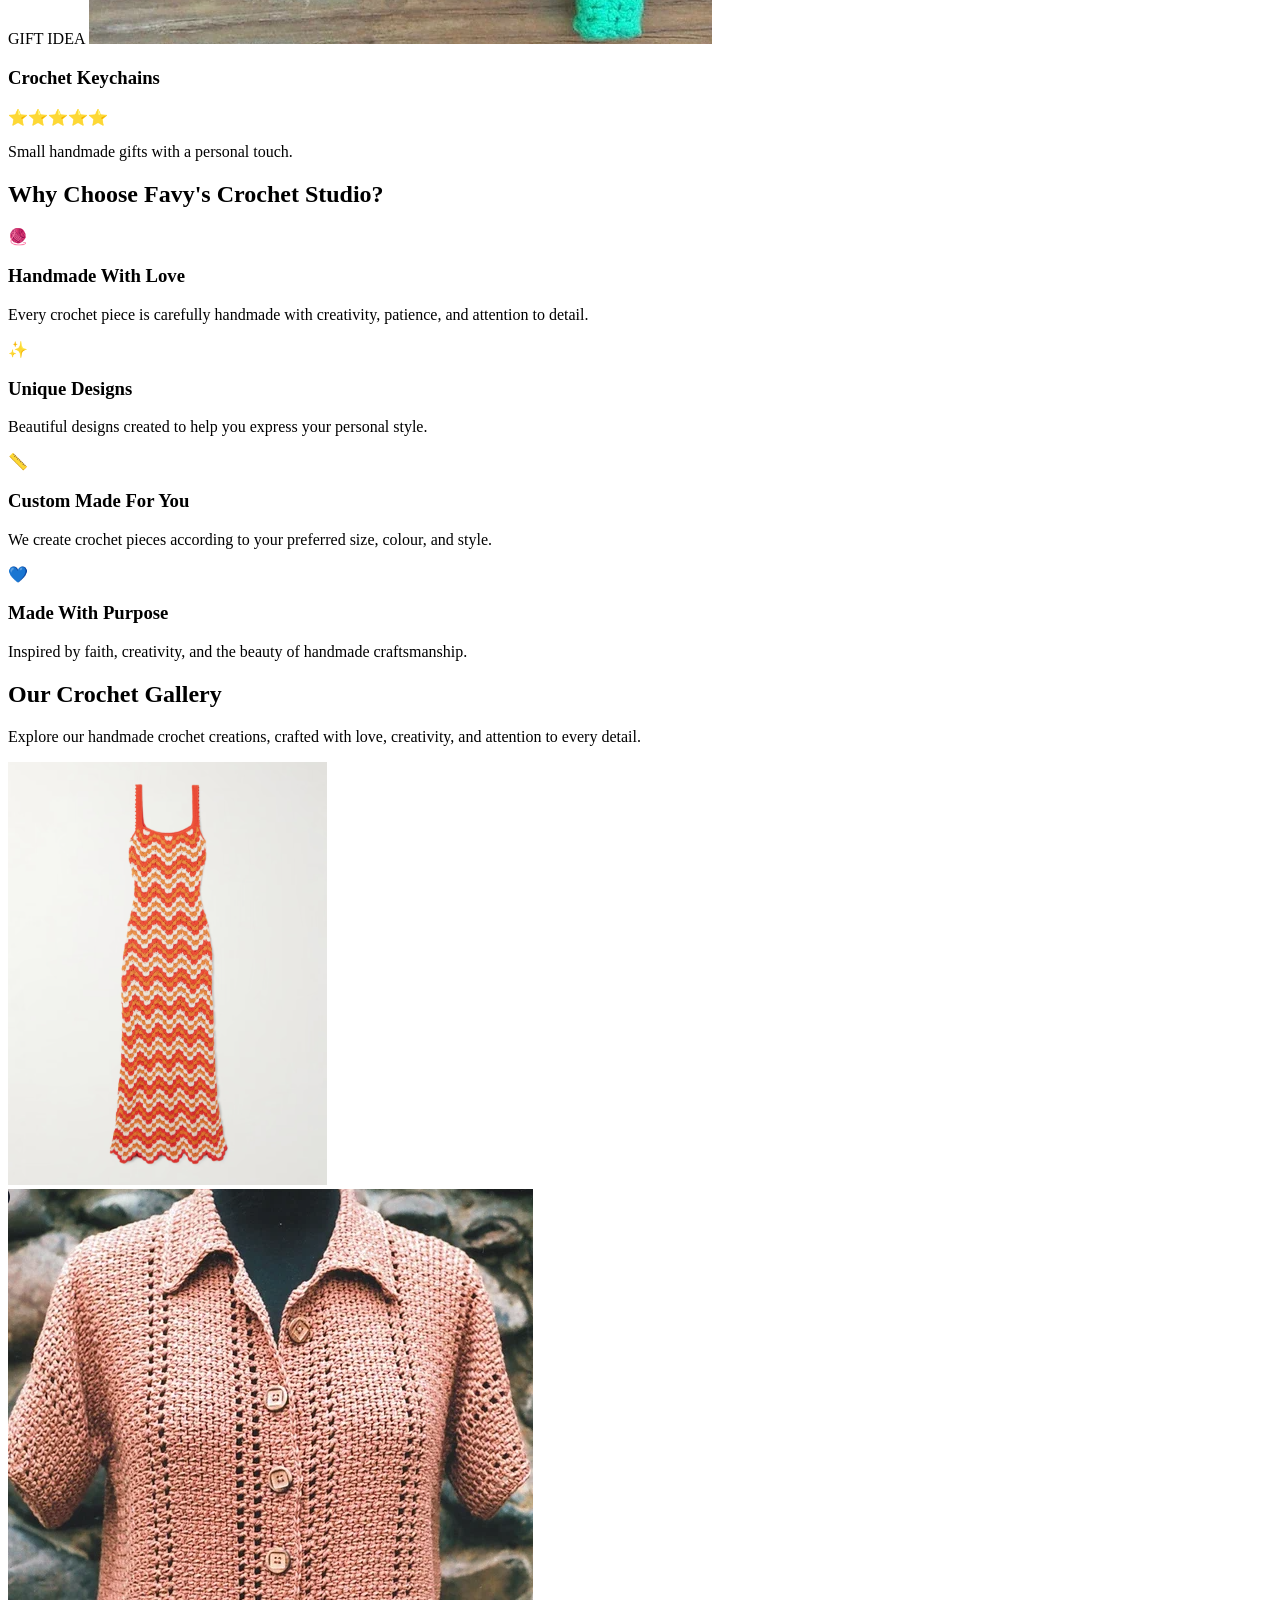
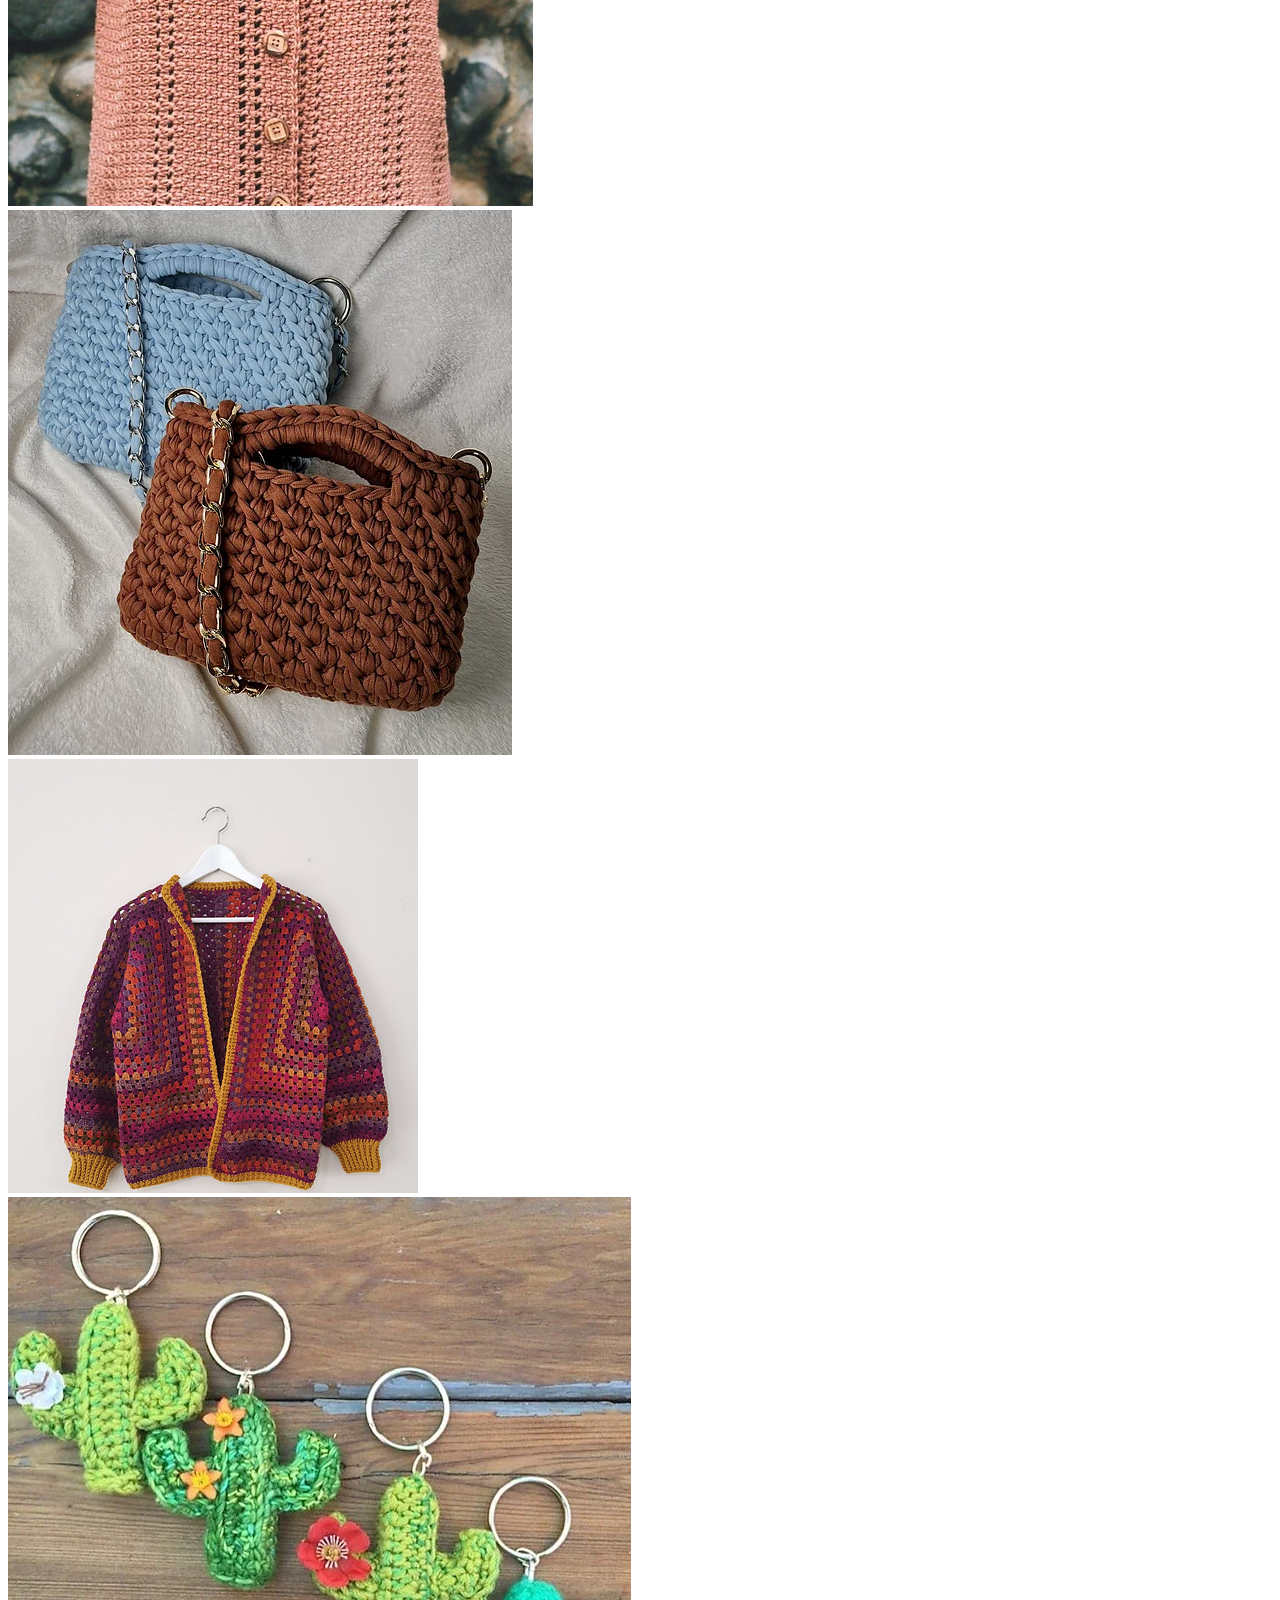
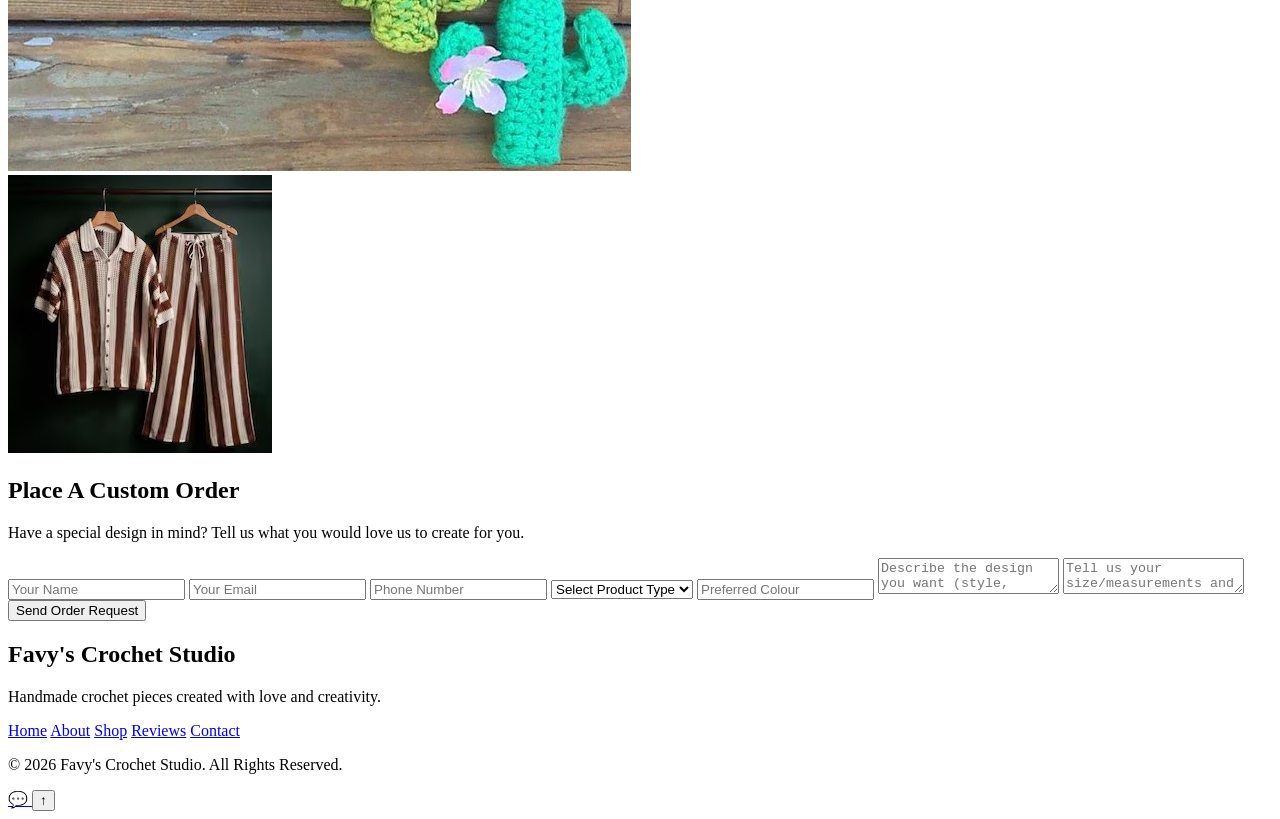
==== commit 993bc9a8: "Added Firebase orders and account features" ====
--- a/index.html
+++ b/index.html
@@ -34,22 +34,44 @@
             <li><a href="shop.html">Shop</a></li>
             <li><a href="reviews.html">Reviews</a></li>
             <li><a href="contact.html">Contact</a></li>
-            <li><a href="account.html">👤 My Account</a></li>
+           
         </ul>
 
         <div class="user-menu" id="user-menu">
 
-    <a href="login.html" id="login-link">Login</a>
-
-    <a href="signup.html" id="signup-link">Sign Up</a>
-
-    <a href="account.html" id="account-link" style="display:none;">
-        My Account
+    <a href="login.html" id="login-link">
+        Login
     </a>
 
-    <a href="#" id="logout-link" style="display:none;">
-        Logout
+    <a href="signup.html" id="signup-link">
+        Sign Up
     </a>
+
+  <div class="account-dropdown" id="accountDropdown">
+
+    <a href="#" id="account-link">
+        👤 My Account ▼
+    </a>
+
+
+    <div class="dropdown-menu" id="dropdownMenu">
+
+        <a href="account.html">
+            My Profile
+        </a>
+
+        <a href="orders.html">
+            My Orders
+        </a>
+
+        <a href="#" id="logout-link">
+            Logout
+        </a>
+
+    </div>
+
+</div>
+    </div>
 
 </div>
     </nav>
@@ -246,14 +268,11 @@
         Have a special design in mind?
         Tell us what you would love us to create for you.
     </p>
-    <form 
-    class="order-form"
-    action="https://formspree.io/f/xrengygw"
-    method="POST">
-        <input type="text" name="name" placeholder="Your Name" required>
-        <input type="email" name="email" placeholder="Your Email" required>
-        <input type="tel" name="phone" placeholder="Phone Number" required>
-        <select name="product-type">
+   <form class="order-form" id="orderForm">
+        <input type="text" id="customerName" placeholder="Your Name" required>
+        <input type="email" id="customerEmail" placeholder="Your Email" required>
+        <input type="tel" id="customerPhone" placeholder="Phone Number" required>
+        <select id="productType">
             <option>Select Product Type</option>
             <option>Crochet Dress</option>
             <option>Crochet Top</option>
@@ -265,9 +284,9 @@
         </select>
 
 
-        <input type="text"  name="colour" placeholder="Preferred Colour">
-        <textarea name="design-details" placeholder="Describe the design you want (style, pattern, length, sleeves, special details, etc.)"></textarea>
-        <textarea name="size-details" placeholder="Tell us your size/measurements and any other details"></textarea>
+        <input type="text" id="colour" placeholder="Preferred Colour">
+        <textarea id="designDetails" placeholder="Describe the design you want (style, pattern, length, sleeves, special details, etc.)"></textarea>
+        <textarea id="sizeDetails" placeholder="Tell us your size/measurements and any other details"></textarea>
         <button type="submit">
             Send Order Request
         </button>
@@ -304,5 +323,6 @@
 <button id="topBtn">↑</button>
 <script src="js/script.js"></script>
 <script type="module" src="js/nav-auth.js"></script>
+<script type="module" src="js/order.js"></script>
     </body>
 </html>
